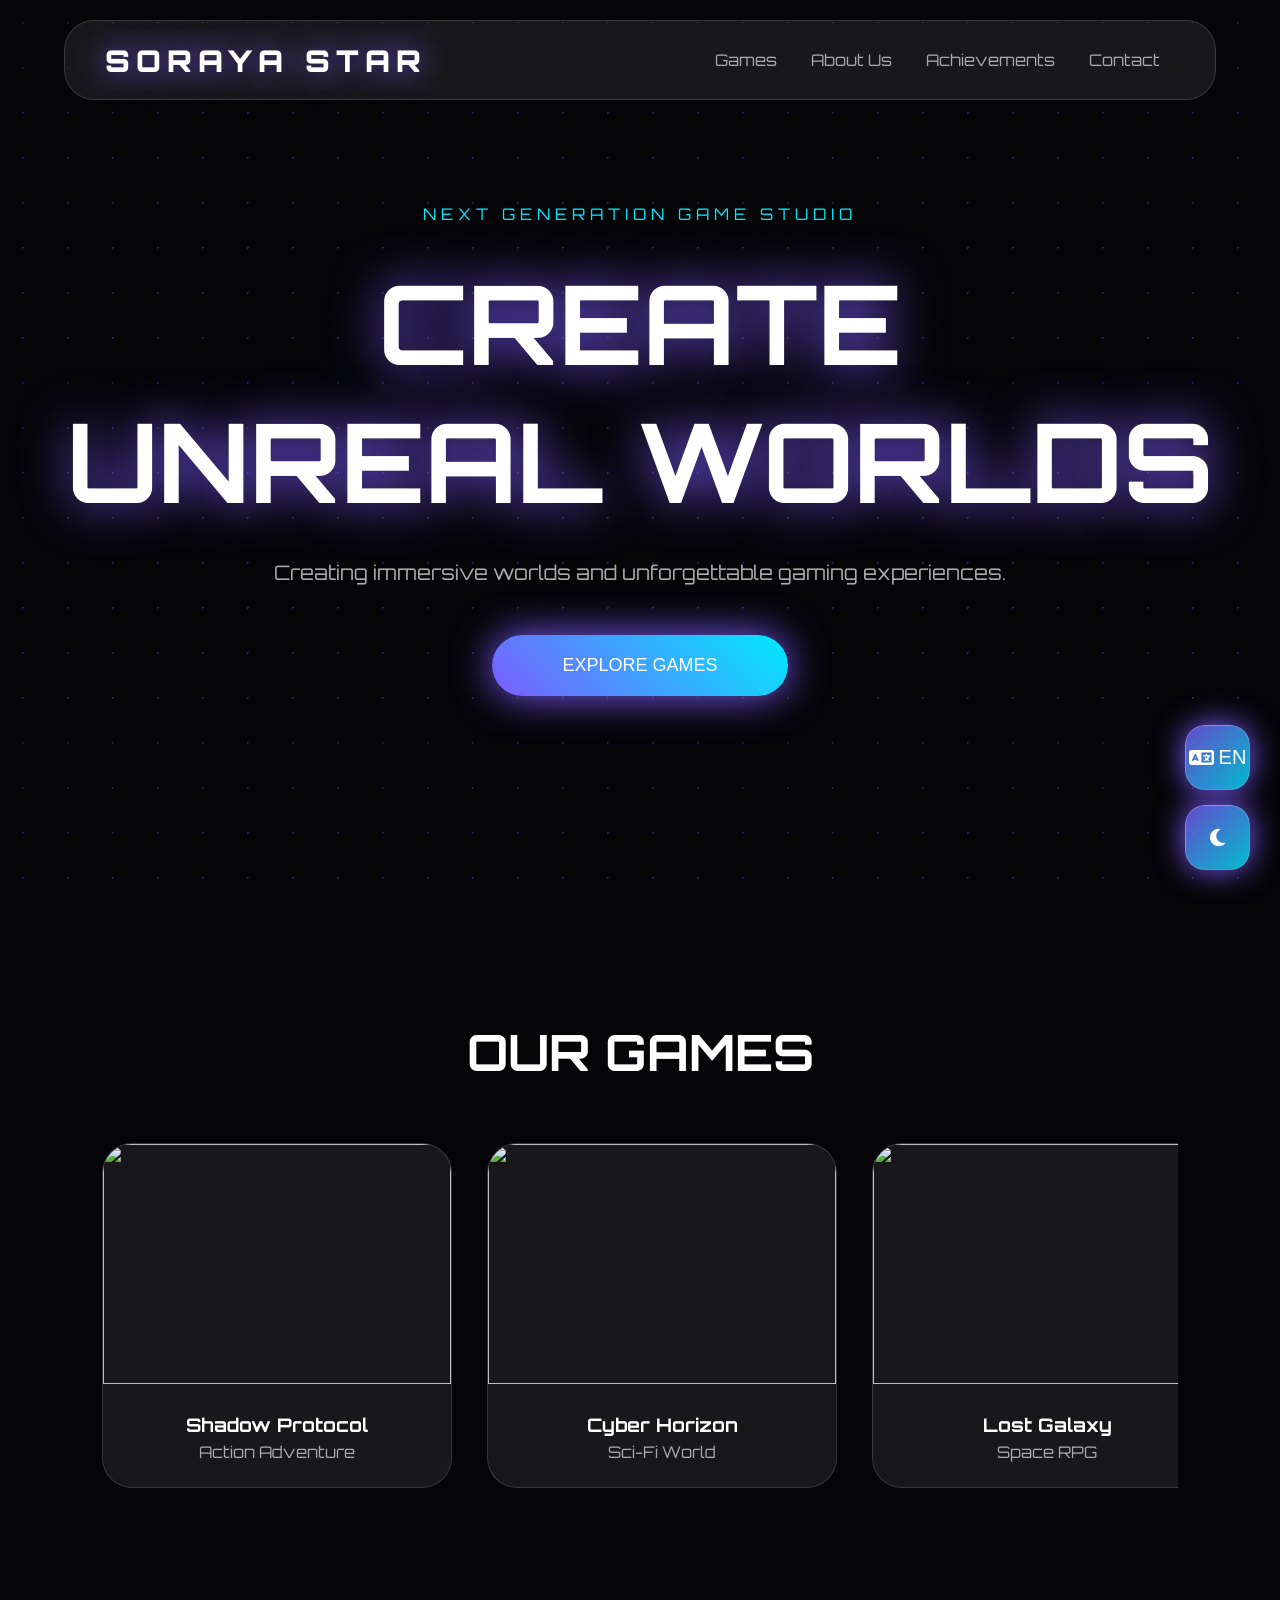
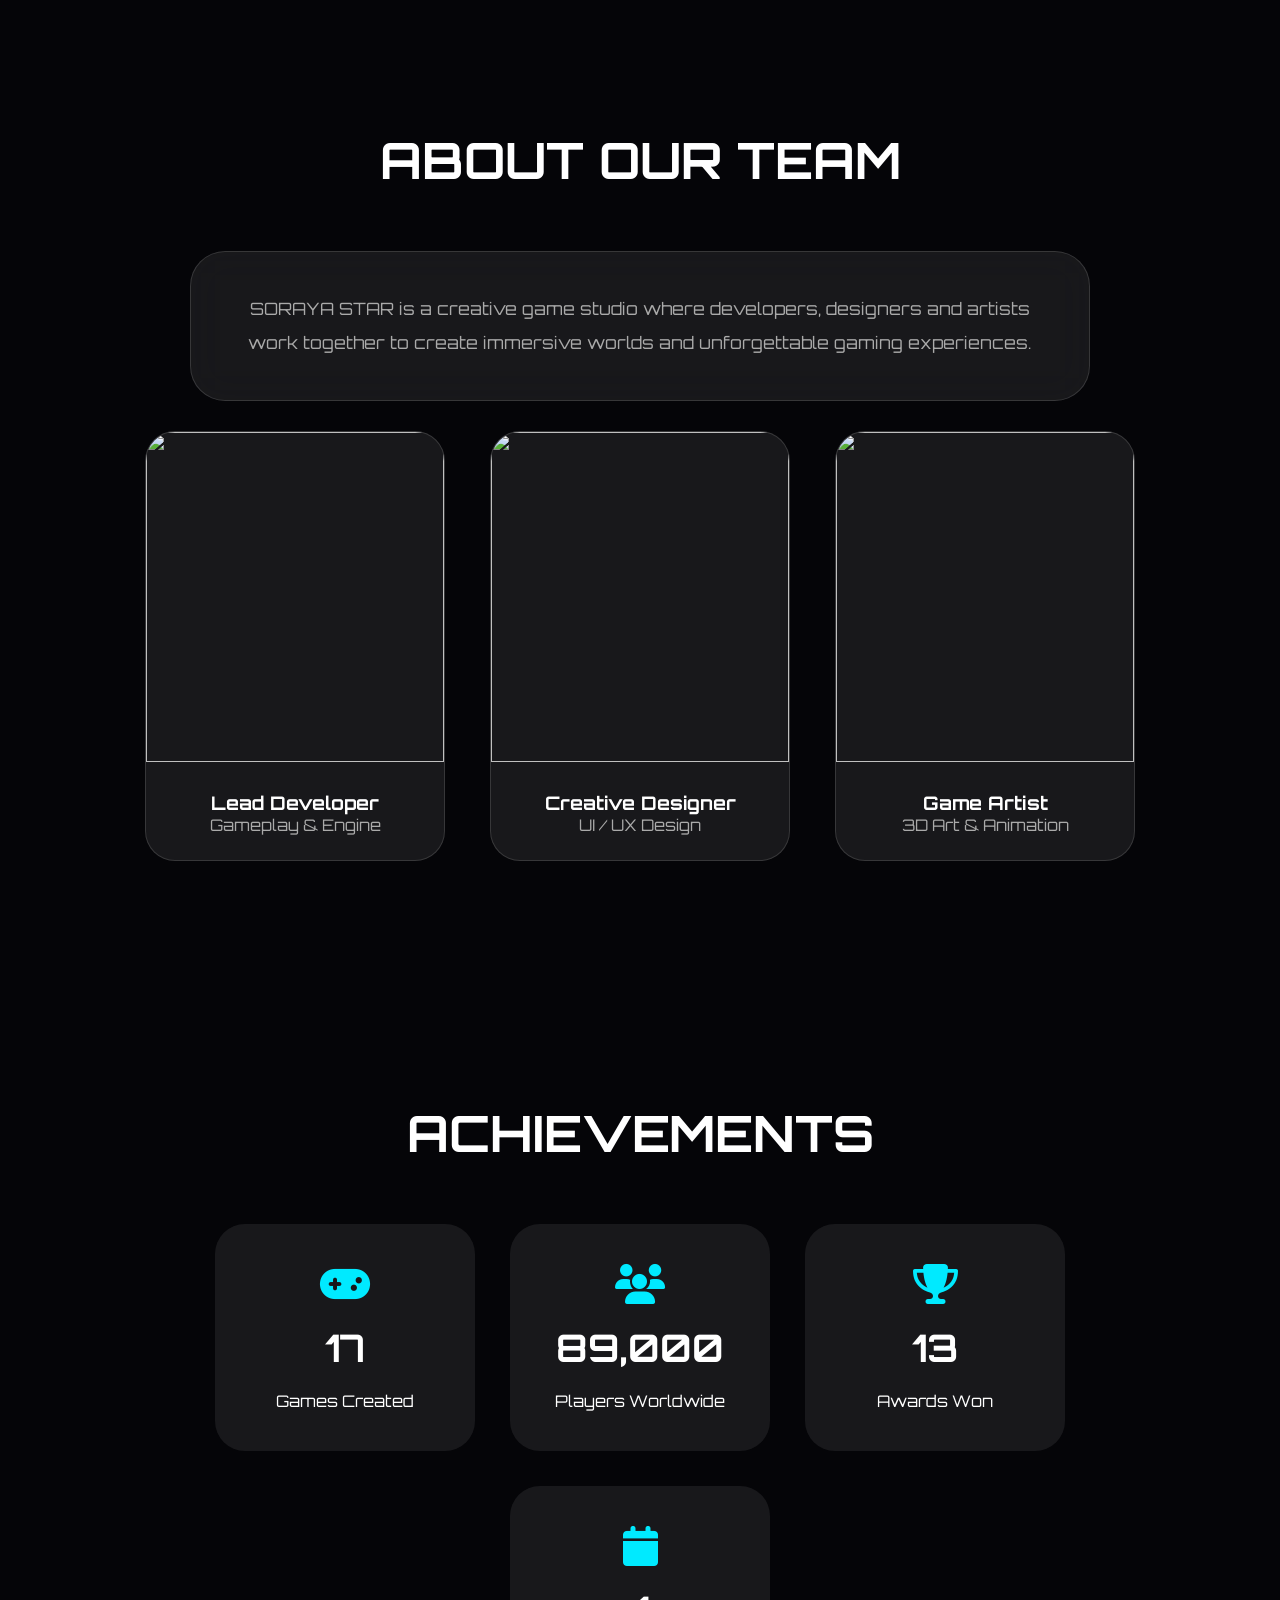
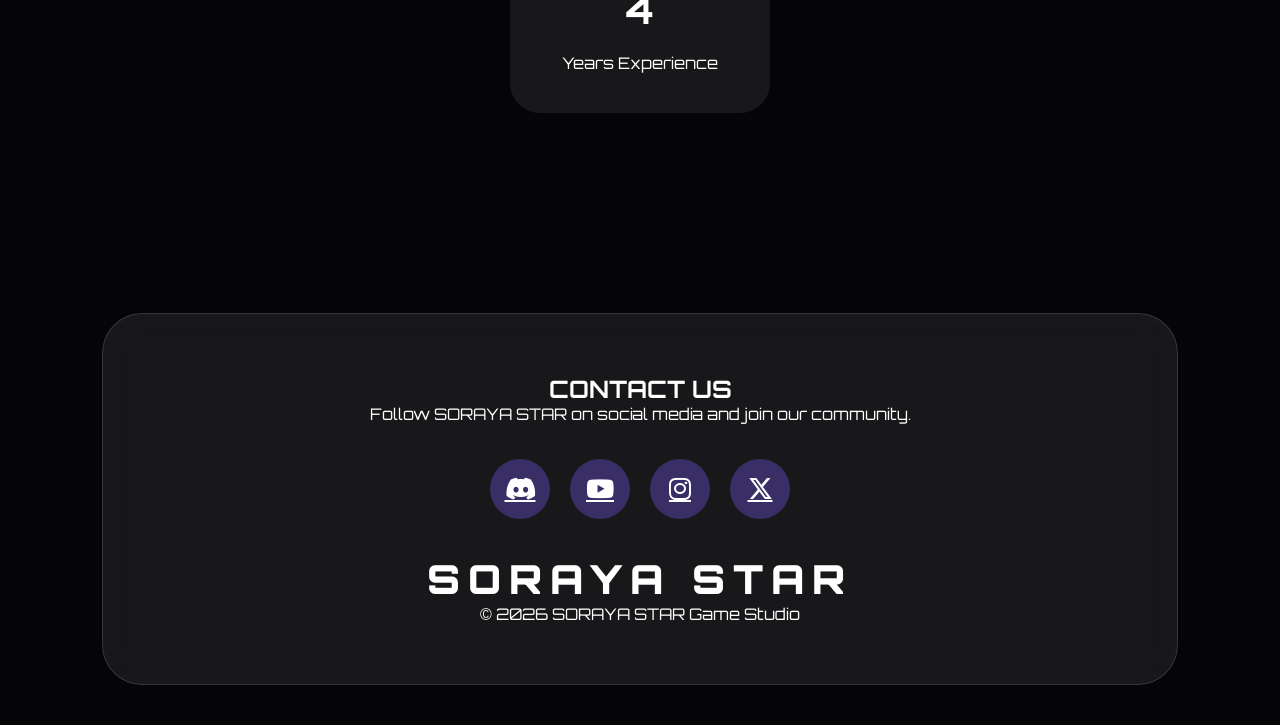
==== index.html @ c92fb491 "Add files via upload" ====
<!DOCTYPE html>
<html lang="en">

<head>

<meta charset="UTF-8">
<meta name="viewport" content="width=device-width, initial-scale=1.0">

<title>SORAYA STAR | Game Studio</title>

<link rel="stylesheet" href="style.css">

<link rel="stylesheet" href="https://cdnjs.cloudflare.com/ajax/libs/font-awesome/6.5.2/css/all.min.css">

<link href="https://fonts.googleapis.com/css2?family=Orbitron:wght@400;600;800;900&display=swap" rel="stylesheet">

</head>


<body>


<div class="particles"></div>


<header class="navbar">


<div class="logo">
SORAYA STAR
</div>



<nav>

<a href="#games"
data-en="Games"
data-fa="بازی‌ها">
Games
</a>


<a href="#about"
data-en="About Us"
data-fa="درباره ما">
About Us
</a>


<a href="#achievements"
data-en="Achievements"
data-fa="دستاوردها">
Achievements
</a>


<a href="#contact"
data-en="Contact"
data-fa="ارتباط">
Contact
</a>


</nav>



<div class="menu-btn">
☰
</div>


</header>





<div class="floating-buttons">


<button id="lang-btn" class="control-btn">

<i class="fa-solid fa-language"></i>

<span>
EN
</span>

</button>




<button id="theme-btn" class="control-btn">

<i class="fa-solid fa-moon"></i>

</button>


</div>





<section class="hero">


<video autoplay muted loop>

<source src="assets/background.mp4">

</video>



<div class="hero-glow"></div>



<div class="hero-content">


<span data-en="NEXT GENERATION GAME STUDIO"
data-fa="استودیوی بازی‌سازی نسل جدید">

NEXT GENERATION GAME STUDIO

</span>




<h1>

CREATE

<br>

UNREAL WORLDS

</h1>




<p data-en="Creating immersive worlds and unforgettable gaming experiences."
data-fa="ساخت دنیاهای جذاب و تجربه‌های فراموش‌نشدنی بازی.">

Creating immersive worlds and unforgettable gaming experiences.

</p>




<button class="main-btn"

data-en="EXPLORE GAMES"

data-fa="مشاهده بازی‌ها">

EXPLORE GAMES

</button>



</div>


</section>





<section id="games" class="section">


<h2 data-en="OUR GAMES"
data-fa="بازی‌های ما">

OUR GAMES

</h2>



<div class="game-slider">


<div class="game-track">


<div class="game-card">
<img src="assets/game1.jpg">

<h3 data-en="Shadow Protocol"
data-fa="پروتکل سایه">

Shadow Protocol

</h3>

<p data-en="Action Adventure"
data-fa="ماجراجویی اکشن">

Action Adventure

</p>

</div>



<div class="game-card ">

<img src="assets/game2.jpg">

<h3 data-en="Cyber Horizon"
data-fa="افق سایبری">

Cyber Horizon

</h3>

<p data-en="Sci-Fi World"
data-fa="دنیای علمی تخیلی">

Sci-Fi World

</p>

</div>


<div class="game-card">

<img src="assets/game3.jpg">

<h3 data-en="Lost Galaxy"
data-fa="کهکشان گمشده">

Lost Galaxy

</h3>

<p data-en="Space RPG"
data-fa="نقش‌آفرینی فضایی">

Space RPG

</p>

</div>

<!--
<div class="game-card hidden">

<img src="assets/game4.jpg">

<h3 data-en="Neon Warriors"
data-fa="جنگجویان نئون">

Neon Warriors

</h3>

<p data-en="Cyber Action"
data-fa="اکشن سایبری">

Cyber Action

</p>

</div>


<div class="game-card hidden">

<img src="assets/game5.jpg">

<h3 data-en="Dark Universe"
data-fa="جهان تاریک">

Dark Universe

</h3>

<p data-en="Fantasy"
data-fa="فانتزی">

Fantasy

</p>

</div>



<div class="game-card hidden">

<img src="assets/game6.jpg">

<h3 data-en="Final Frontier"
data-fa="مرز نهایی">

Final Frontier

</h3>

<p data-en="Open World"
data-fa="جهان باز">

Open World

</p>

</div>
-->

</div>

</div>


</section>



<section id="about" class="section about-team">


<h2 data-en="ABOUT OUR TEAM"
data-fa="درباره تیم ما">

ABOUT OUR TEAM

</h2>



<div class="about-box">


<p data-en="SORAYA STAR is a creative game studio where developers, designers and artists work together to create immersive worlds and unforgettable gaming experiences."

data-fa="SORAYA STAR یک استودیوی خلاق بازی‌سازی است که برنامه‌نویسان، طراحان و هنرمندان برای ساخت دنیاهای جذاب و تجربه‌های فراموش‌نشدنی همکاری می‌کنند.">


SORAYA STAR is a creative game studio where developers, designers and artists work together to create immersive worlds and unforgettable gaming experiences.

</p>


</div>
<div class="team-grid">


<div class="team-card">

<img src="assets/team1.jpg">

<div class="team-info">

<h3 data-en="Lead Developer"
data-fa="برنامه‌نویس ارشد">

Lead Developer

</h3>

<p data-en="Gameplay & Engine"
data-fa="گیم‌پلی و موتور بازی">

Gameplay & Engine

</p>

</div>

</div>




<div class="team-card">

<img src="assets/team2.jpg">

<div class="team-info">

<h3 data-en="Creative Designer"
data-fa="طراح خلاق">

Creative Designer

</h3>

<p data-en="UI / UX Design"
data-fa="طراحی رابط کاربری">

UI / UX Design

</p>

</div>

</div>




<div class="team-card">

<img src="assets/team3.jpg">

<div class="team-info">

<h3 data-en="Game Artist"
data-fa="هنرمند بازی">

Game Artist

</h3>

<p data-en="3D Art & Animation"
data-fa="طراحی سه‌بعدی و انیمیشن">

3D Art & Animation

</p>

</div>

</div>


</div>


</section>





<section id="achievements" class="section">


<h2 data-en="ACHIEVEMENTS"
data-fa="دستاوردها">

ACHIEVEMENTS

</h2>



<div class="achievement-grid">



<div class="achievement">

<i class="fa-solid fa-gamepad"></i>

<h3 class="counter">
20
</h3>

<p data-en="Games Created"
data-fa="بازی ساخته شده">

Games Created

</p>

</div>



<div class="achievement">

<i class="fa-solid fa-users"></i>

<h3 class="counter">
100000
</h3>

<p data-en="Players Worldwide"
data-fa="بازیکن در سراسر جهان">

Players Worldwide

</p>

</div>



<div class="achievement">

<i class="fa-solid fa-trophy"></i>

<h3 class="counter">
15
</h3>

<p data-en="Awards Won"
data-fa="جایزه کسب شده">

Awards Won

</p>

</div>



<div class="achievement">

<i class="fa-solid fa-calendar"></i>

<h3 class="counter">
5
</h3>

<p data-en="Years Experience"
data-fa="سال تجربه">

Years Experience

</p>

</div>



</div>


</section>





<footer id="contact" class="footer">


<h2 data-en="CONTACT US"
data-fa="ارتباط با ما">

CONTACT US

</h2>



<p data-en="Follow SORAYA STAR on social media and join our community."

data-fa="SORAYA STAR را در شبکه‌های اجتماعی دنبال کنید و به جامعه ما بپیوندید.">


Follow SORAYA STAR on social media and join our community.

</p>




<div class="footer-socials">


<a href="#">
<i class="fa-brands fa-discord"></i>
</a>


<a href="#">
<i class="fa-brands fa-youtube"></i>
</a>


<a href="#">
<i class="fa-brands fa-instagram"></i>
</a>


<a href="#">
<i class="fa-brands fa-x-twitter"></i>
</a>


</div>




<div class="footer-line"></div>



<div class="footer-logo">

SORAYA STAR

</div>



<p>

© 2026 SORAYA STAR Game Studio

</p>



</footer>





<script src="script.js"></script>


</body>

</html>
---- style.css ----
*{
    margin:0;
    padding:0;
    box-sizing:border-box;
}


:root{

    --bg:#050508;
    --text:#ffffff;
    --card:rgba(255,255,255,.08);
    --purple:#7c5cff;
    --cyan:#00eaff;

}



body{

    background:var(--bg);

    color:var(--text);

    font-family:'Orbitron',sans-serif;

    overflow-x:hidden;

    transition:.5s;

}



html{

    scroll-behavior:smooth;

}



body,
body *{

    direction:ltr;

}




/* BACKGROUND */

.particles{

    position:fixed;

    inset:0;

    z-index:-1;


    background:

    radial-gradient(circle,#7c5cff55 1px,transparent 1px);


    background-size:45px 45px;


    animation:bgMove 20s linear infinite;

}



@keyframes bgMove{

    from{
        background-position:0 0;
    }

    to{
        background-position:500px 500px;
    }

}





/* NAVBAR */


.navbar{

    position:fixed;

    top:20px;

    left:5%;

    width:90%;


    height:80px;


    display:flex;

    align-items:center;

    justify-content:space-between;



    padding:0 40px;


    background:

    rgba(255,255,255,.08);


    border:

    1px solid rgba(255,255,255,.15);


    backdrop-filter:blur(20px);


    border-radius:30px;


    z-index:1000;


}



.logo{


    font-size:30px;

    font-weight:900;

    letter-spacing:6px;


    text-shadow:

    0 0 30px var(--purple);

}





nav a{


    color:#aaa;

    text-decoration:none;


    margin:15px;


    transition:.3s;


}



nav a:hover{


    color:white;


}



/* MOBILE BUTTON */

.menu-btn{

    display:none;

    font-size:35px;

    cursor:pointer;

    color:white;

}





/* CONTROL BUTTONS */


.floating-buttons{


    position:fixed;


    right:30px;


    bottom:30px;


    display:flex;


    flex-direction:column;


    gap:15px;


    z-index:2000;


}



.control-btn{


    width:65px;


    height:65px;



    border-radius:20px;


    border:1px solid rgba(255,255,255,.2);


    color:white;



    background:

    linear-gradient(

    135deg,

    rgba(124,92,255,.8),

    rgba(0,234,255,.8)

    );



    box-shadow:

    0 0 30px var(--purple);



    cursor:pointer;


    display:flex;


    justify-content:center;


    align-items:center;


    gap:5px;


    font-size:20px;


    transition:.4s;


}



.control-btn:hover{


    transform:

    translateY(-8px)

    scale(1.1);



    box-shadow:

    0 0 60px var(--cyan);


}
 /* HERO */


.hero{

    height:100vh;


    display:flex;


    justify-content:center;


    align-items:center;


    text-align:center;


    position:relative;


}



.hero video{


    position:absolute;


    width:100%;


    height:100%;


    object-fit:cover;


    filter:brightness(.35);


}



.hero-content{


    position:relative;

    z-index:2;

}



.hero span{


    color:var(--cyan);

    letter-spacing:5px;


}




.hero h1{


    font-size:110px;


    margin:30px 0;


    text-shadow:


    0 0 50px var(--purple);


}




.hero p{


    color:#aaa;

    font-size:20px;


}





/* BUTTON */


.main-btn{


    margin-top:50px;


    padding:20px 70px;


    border:none;


    border-radius:50px;



    color:white;


    font-size:18px;


    cursor:pointer;



    background:


    linear-gradient(

    45deg,

    var(--purple),

    var(--cyan)

    );



    box-shadow:


    0 0 40px var(--purple);



    transition:.4s;


}



.main-btn:hover{


    transform:

    scale(1.1)

    translateY(-8px);



    box-shadow:

    0 0 70px var(--cyan);


}





/* SECTIONS */


.section{


    padding:120px 8%;


    text-align:center;


}



.section h2{


    font-size:50px;


    margin-bottom:60px;


}





/* GAMES */

.game-slider{

    overflow:hidden;

    cursor:grab;

}


.game-slider:active{

    cursor:grabbing;

}



.game-track{

    display:flex;

    gap:35px;

    width:max-content;

    animation:slider 35s linear infinite;

}



.game-slider:hover .game-track{

    animation-play-state:paused;

}


.game-slider:hover .game-track{


    animation-play-state:paused;


}



.game-card{


    width:350px;


    background:var(--card);


    border-radius:30px;


    overflow:hidden;


    border:1px solid #ffffff22;


    transition:.5s;


}



.game-card:hover{


    box-shadow:

    0 0 50px var(--purple);


}



.game-card img{


    width:100%;


    height:240px;


    object-fit:cover;


}



.game-card h3{


    padding:25px 20px 5px;


}



.game-card p{


    padding:0 20px 25px;

    color:#aaa;


}



@keyframes slider{


    from{

        transform:translateX(0);

    }


    to{

        transform:translateX(-50%);

    }


}





/* ABOUT */


.about-box{


    max-width:900px;


    margin:30px auto;


    padding:40px;


    border-radius:35px;



    background:var(--card);



    border:1px solid #ffffff22;


    backdrop-filter:blur(20px);


}



.about-box p{


    color:#aaa;


    line-height:2;


    font-size:17px;


}





/* TEAM */


.team-grid{


    display:flex;


    justify-content:center;


    gap:45px;


    flex-wrap:wrap;


}



.team-card{


    width:300px;


    overflow:hidden;


    border-radius:30px;


    background:var(--card);


    border:1px solid #ffffff22;


    transition:.5s;


}



.team-card img{


    width:100%;


    height:330px;


    object-fit:cover;


    transition:.5s;


}



.team-card:hover{


    transform:


    translateY(-20px)

    scale(1.05);



    box-shadow:


    0 0 50px var(--purple);


}



.team-info{


    padding:25px;


}



.team-info p{


    color:#aaa;


} 
 
/* ACHIEVEMENTS */


.achievement-grid{


    display:flex;


    justify-content:center;


    gap:35px;


    flex-wrap:wrap;


}



.achievement{


    width:260px;


    padding:40px;


    border-radius:30px;


    background:var(--card);


    transition:.4s;


}



.achievement:hover{


    transform:translateY(-15px);


    box-shadow:


    0 0 40px var(--cyan);


}



.achievement i{


    color:var(--cyan);


    font-size:40px;


}



.achievement h3{

    font-size:38px;

    margin:20px 0;

    overflow-wrap:break-word;

    word-break:break-word;

}





/* FOOTER */


.footer{


    margin:80px 8% 40px;


    padding:60px 30px;


    text-align:center;


    border-radius:40px;


    background:var(--card);


    border:1px solid #ffffff22;


    backdrop-filter:blur(20px);


}



.footer-socials{


    display:flex;


    justify-content:center;


    gap:20px;


    margin:35px 0;


}



.footer-socials a{


    width:60px;


    height:60px;


    display:flex;


    align-items:center;


    justify-content:center;


    border-radius:50%;


    color:white;


    font-size:25px;


    background:#7c5cff55;


    transition:.3s;


}



.footer-socials a:hover{


    transform:translateY(-10px);


    box-shadow:


    0 0 40px var(--cyan);


}



.footer-logo{


    font-size:40px;


    letter-spacing:8px;


    font-weight:900;


}







/* LIGHT MODE */


body.light{


    --bg:#eeeeee;

    --text:#111;

    --card:rgba(255,255,255,.7);


}



body.light .control-btn{


    color:#111;


}







/* MOBILE MENU */


@media(max-width:900px){



.hero h1{


    font-size:55px;


}



.menu-btn{


    display:block;


}



.navbar{


    padding:0 25px;


}



nav{


    position:absolute;


    top:90px;


    left:0;


    width:100%;


    display:none;


    flex-direction:column;


    align-items:center;


    padding:25px;



    background:

    rgba(10,10,20,.92);



    border-radius:25px;


    backdrop-filter:blur(20px);


}



nav.active{


    display:flex;


}



nav a{


    margin:15px;


    font-size:18px;


}



.game-card{


    width:280px;


}



.logo{


    font-size:22px;

    letter-spacing:3px;

}


}




/* DESKTOP */


@media(min-width:901px){


.menu-btn{

    display:none;

}


}
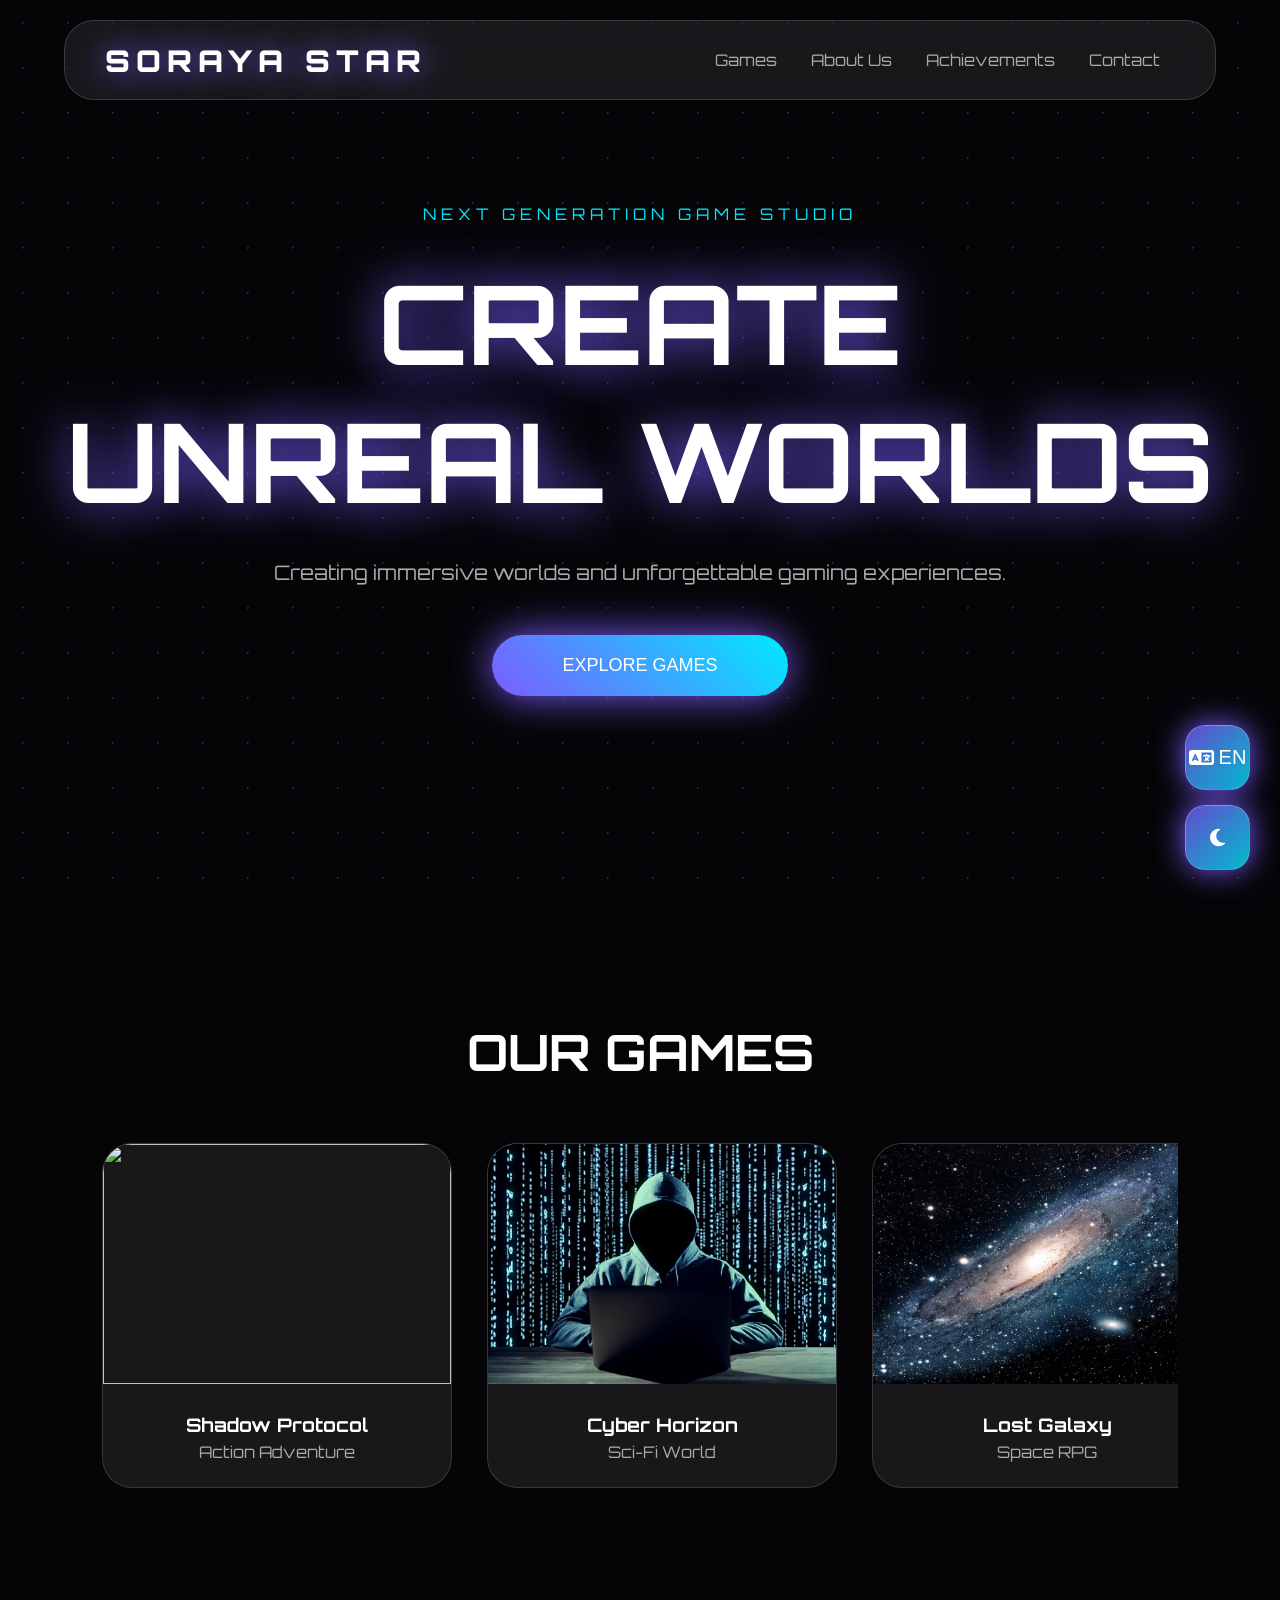
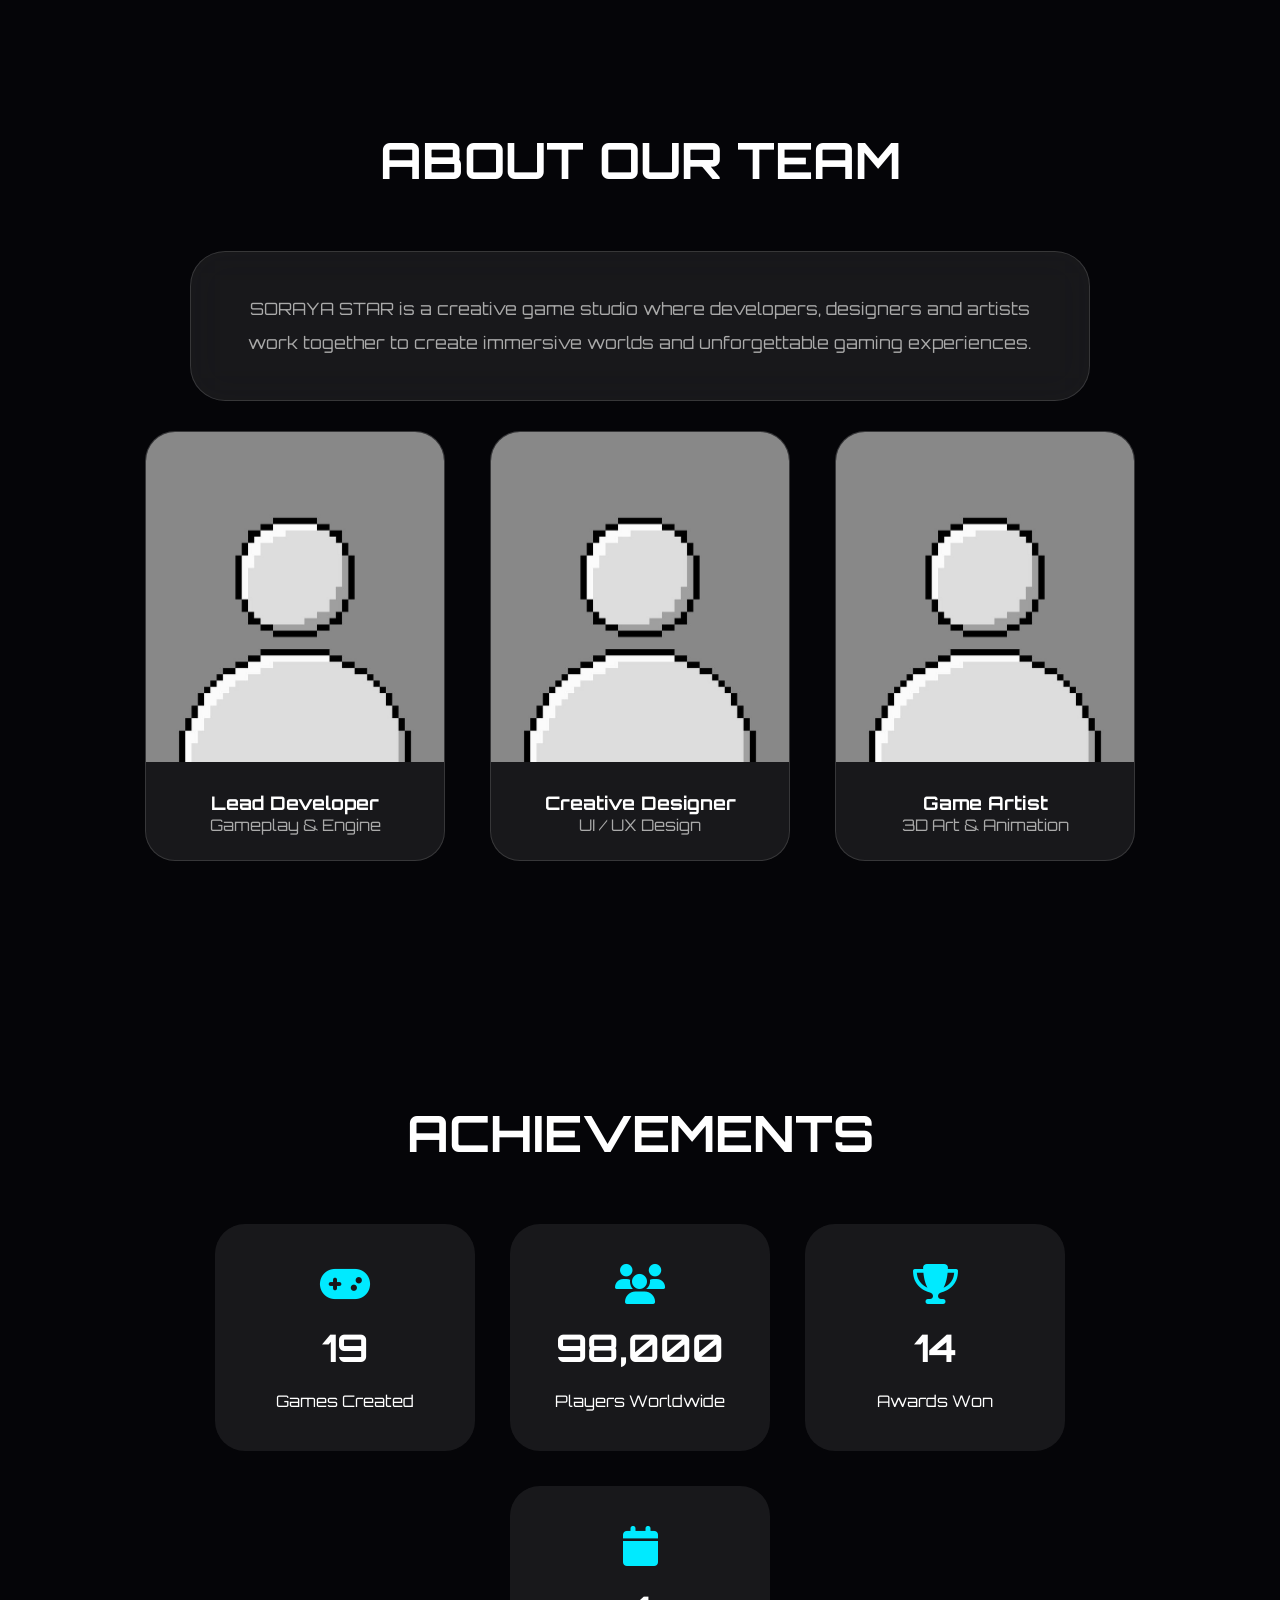
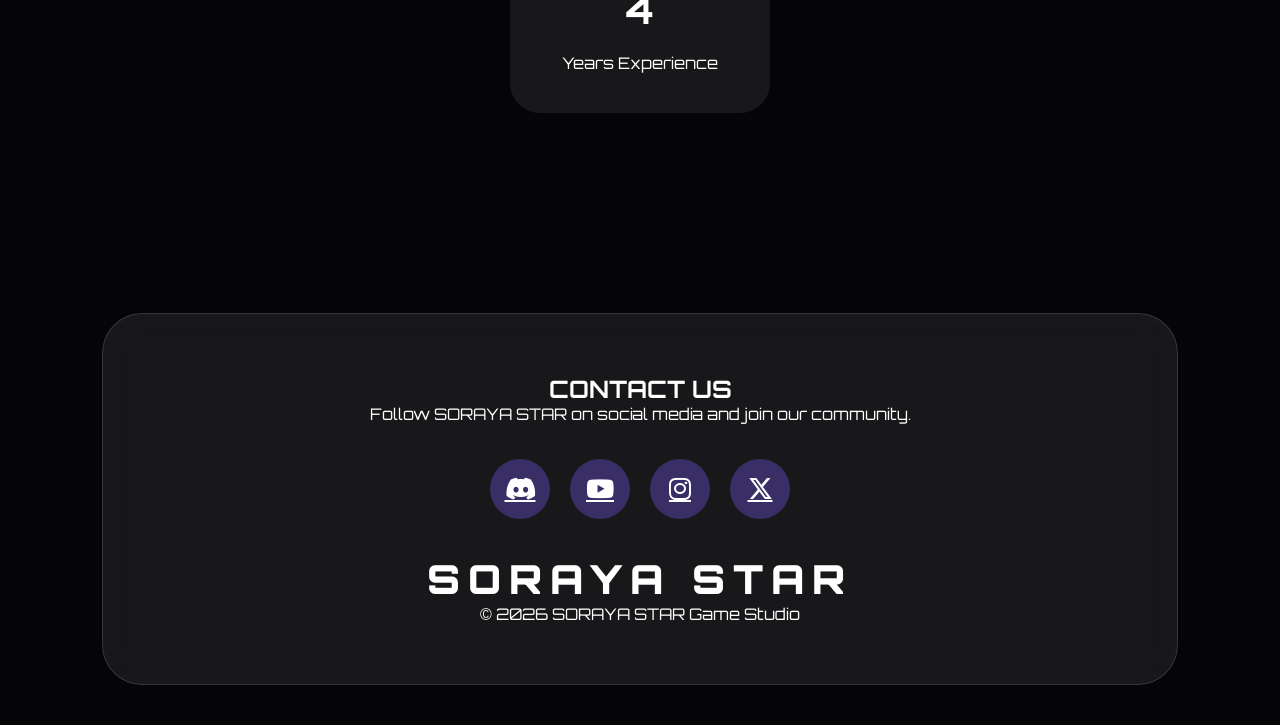
==== commit 3fef7012: "index.html" ====
--- a/index.html
+++ b/index.html
@@ -111,7 +111,7 @@
 
 <video autoplay muted loop>
 
-<source src="assets/background.mp4">
+<source src="background.mp4">
 
 </video>
 
@@ -219,7 +219,7 @@
 
 <div class="game-card ">
 
-<img src="assets/game2.jpg">
+<img src="game2.jpg">
 
 <h3 data-en="Cyber Horizon"
 data-fa="افق سایبری">
@@ -240,7 +240,7 @@
 
 <div class="game-card">
 
-<img src="assets/game3.jpg">
+<img src="game3.jpg">
 
 <h3 data-en="Lost Galaxy"
 data-fa="کهکشان گمشده">
@@ -363,7 +363,7 @@
 
 <div class="team-card">
 
-<img src="assets/team1.jpg">
+<img src="team1.jpg">
 
 <div class="team-info">
 
@@ -390,7 +390,7 @@
 
 <div class="team-card">
 
-<img src="assets/team2.jpg">
+<img src="team2.jpg">
 
 <div class="team-info">
 
@@ -417,7 +417,7 @@
 
 <div class="team-card">
 
-<img src="assets/team3.jpg">
+<img src="team3.jpg">
 
 <div class="team-info">
 
@@ -633,4 +633,4 @@
 
 </body>
 
-</html>+</html>
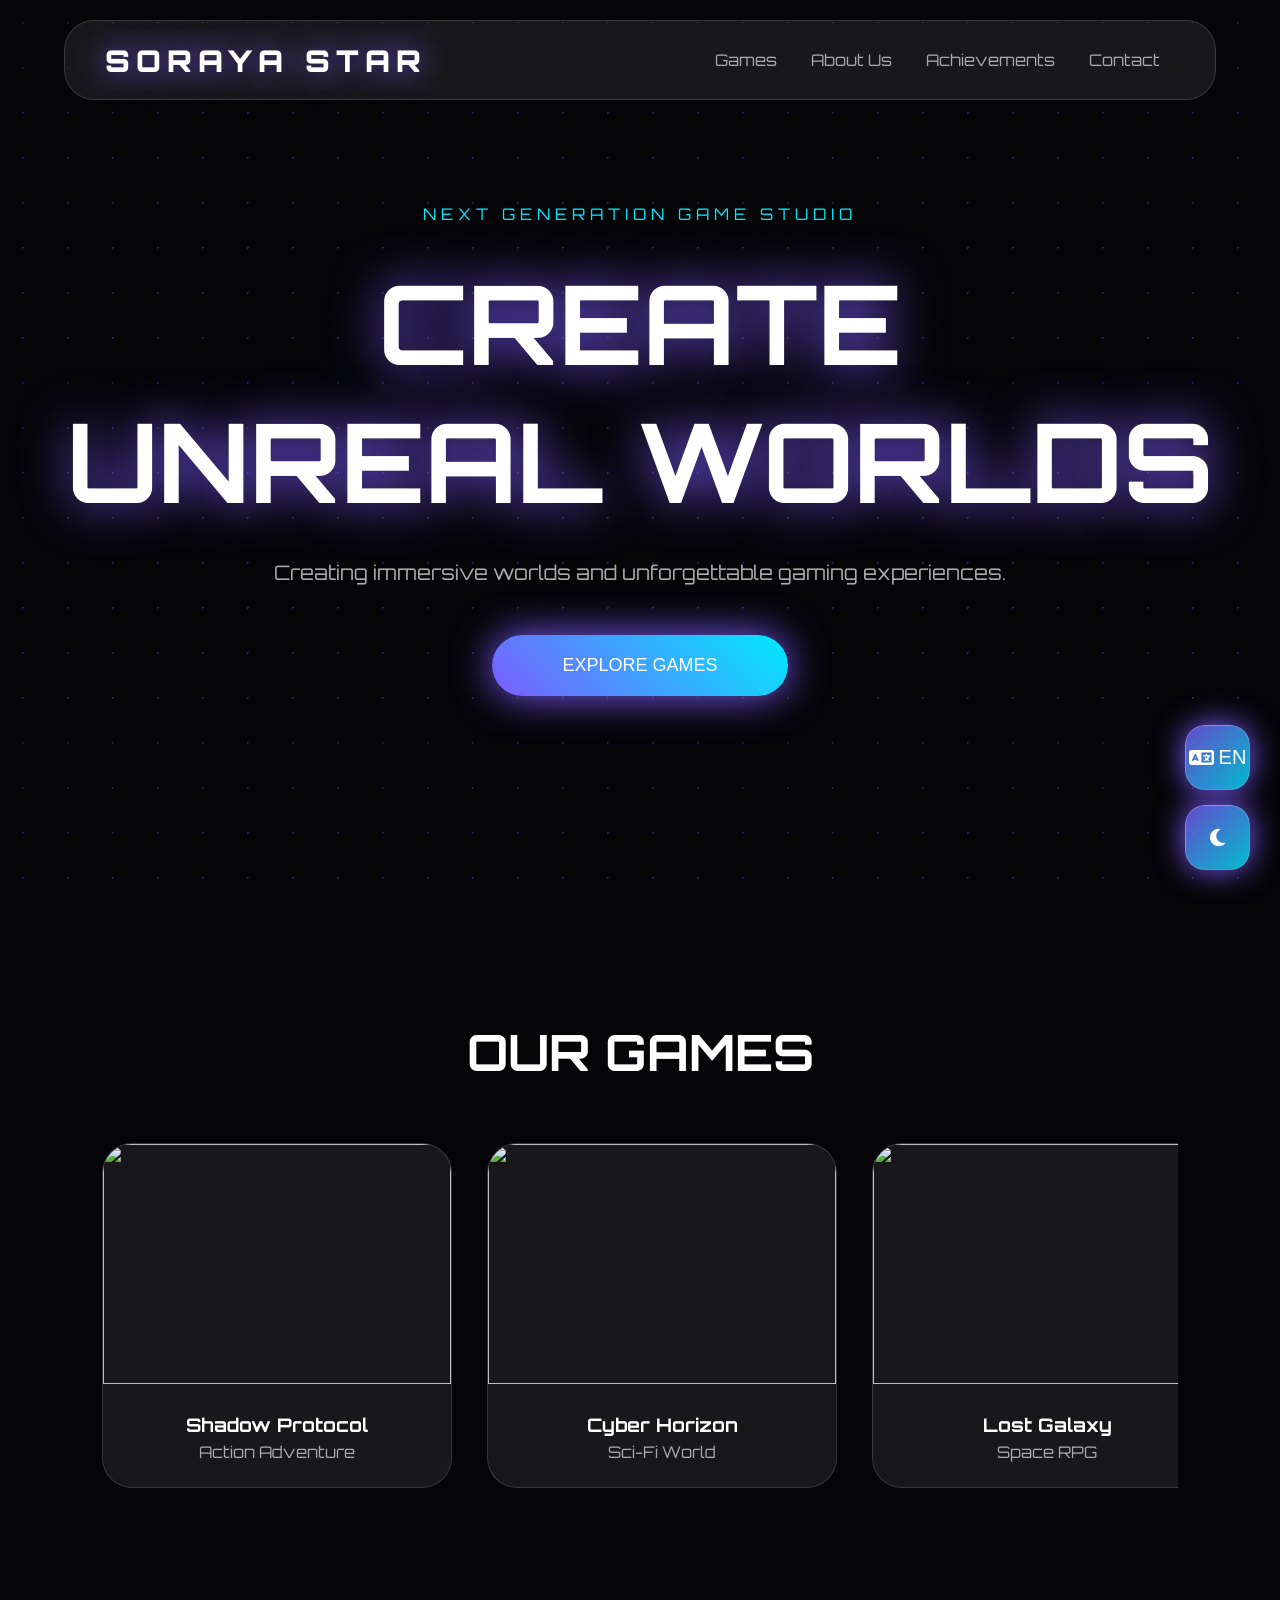
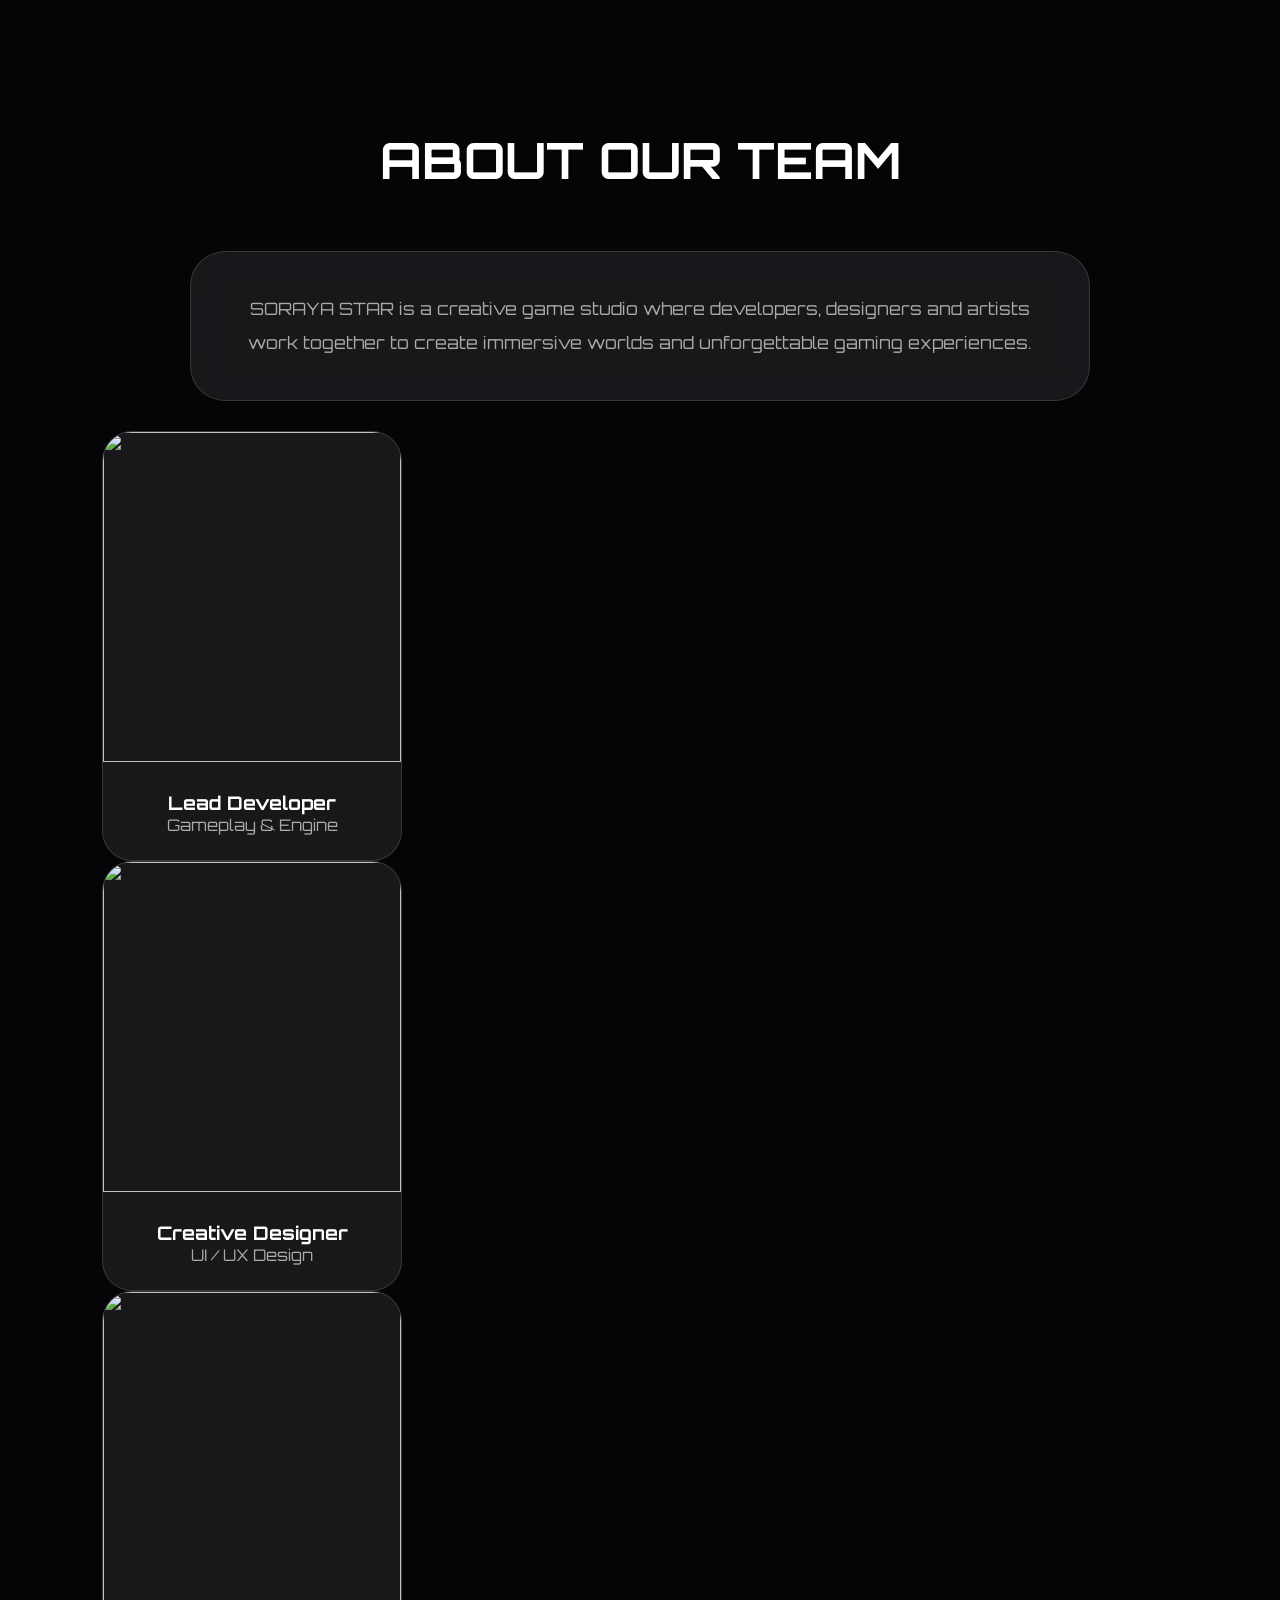
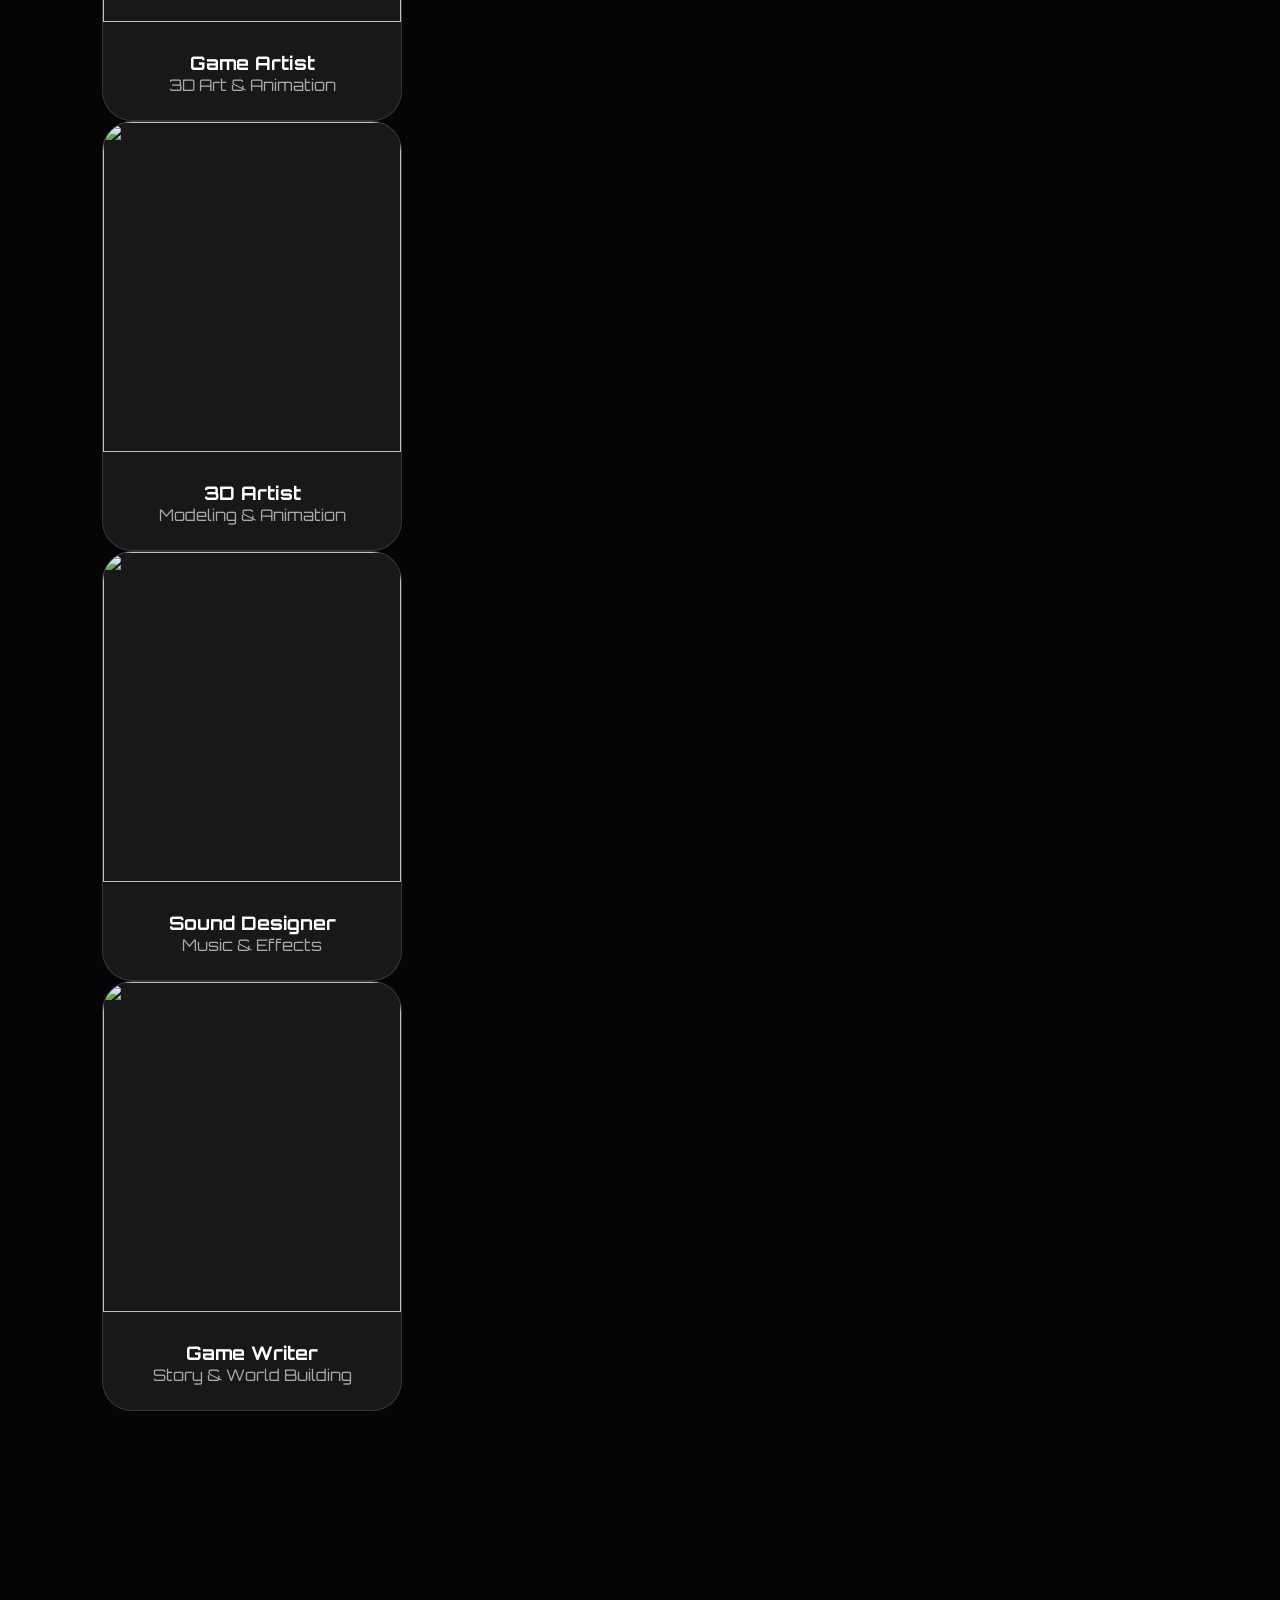
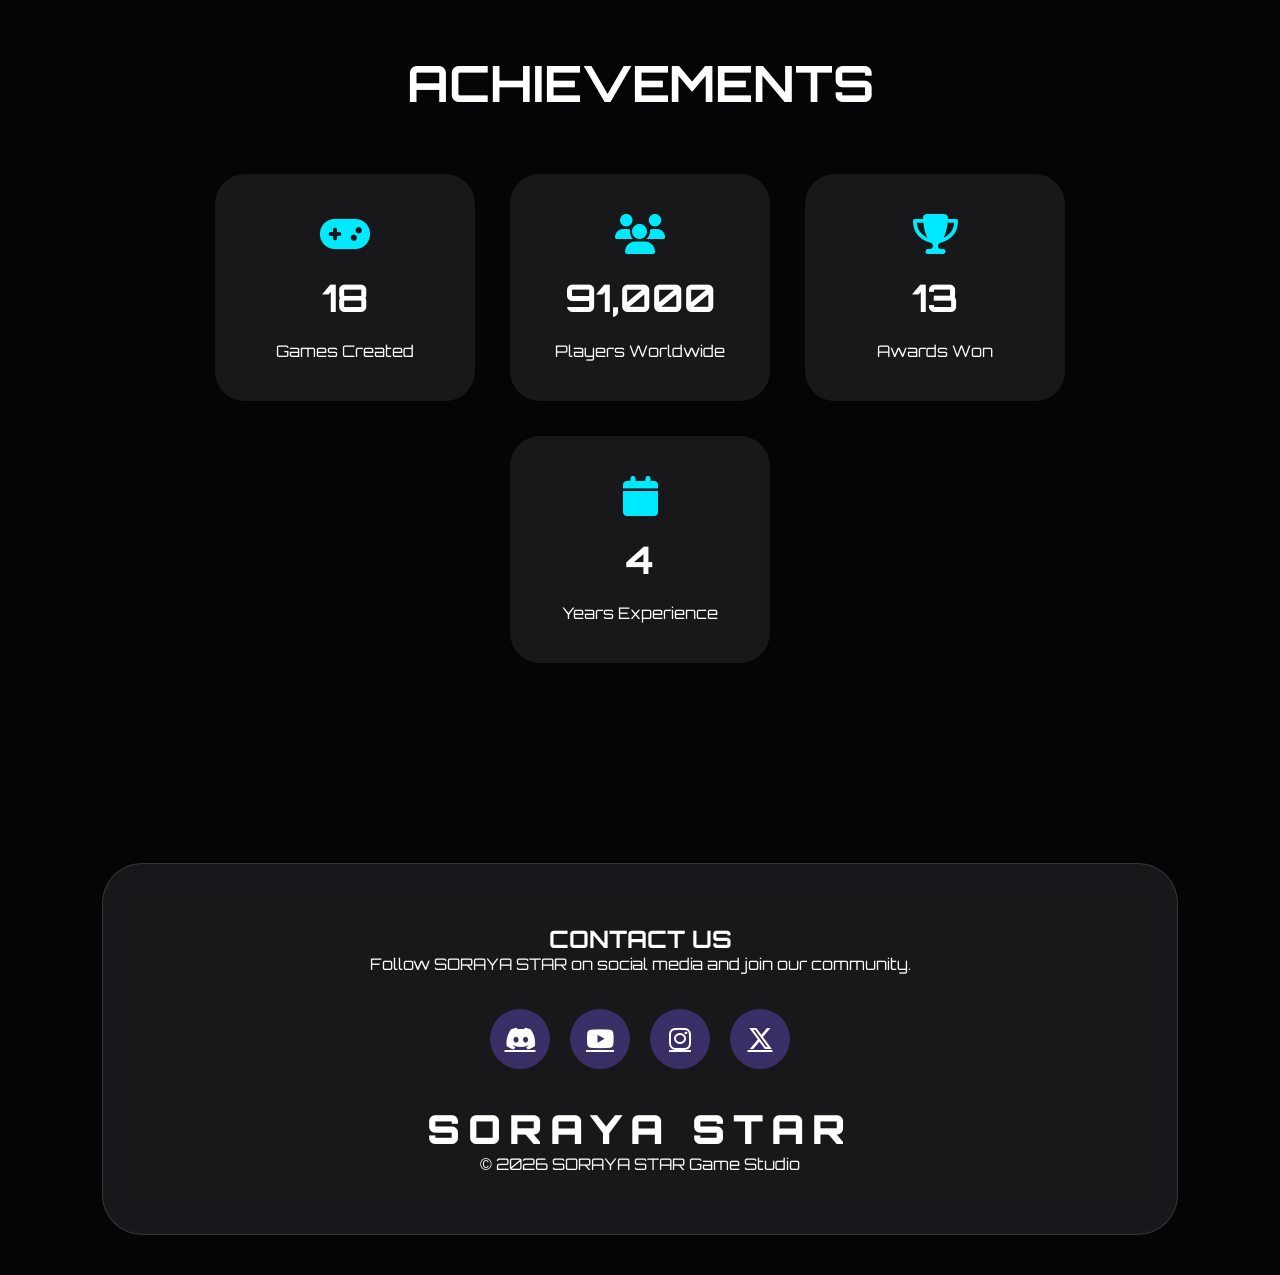
==== commit 23ee7da2: "index.html" ====
--- a/index.html
+++ b/index.html
@@ -4,15 +4,23 @@
 <head>
 
 <meta charset="UTF-8">
+
 <meta name="viewport" content="width=device-width, initial-scale=1.0">
 
+
 <title>SORAYA STAR | Game Studio</title>
 
+
 <link rel="stylesheet" href="style.css">
 
-<link rel="stylesheet" href="https://cdnjs.cloudflare.com/ajax/libs/font-awesome/6.5.2/css/all.min.css">
-
-<link href="https://fonts.googleapis.com/css2?family=Orbitron:wght@400;600;800;900&display=swap" rel="stylesheet">
+
+<link rel="stylesheet"
+href="https://cdnjs.cloudflare.com/ajax/libs/font-awesome/6.5.2/css/all.min.css">
+
+
+<link href="https://fonts.googleapis.com/css2?family=Orbitron:wght@400;600;800;900&display=swap"
+rel="stylesheet">
+
 
 </head>
 
@@ -23,42 +31,57 @@
 <div class="particles"></div>
 
 
+
 <header class="navbar">
 
 
 <div class="logo">
+
 SORAYA STAR
-</div>
-
-
-
-<nav>
+
+</div>
+
+
+
+<nav id="nav">
+
 
 <a href="#games"
 data-en="Games"
 data-fa="بازی‌ها">
+
 Games
+
 </a>
+
 
 
 <a href="#about"
 data-en="About Us"
 data-fa="درباره ما">
+
 About Us
+
 </a>
+
 
 
 <a href="#achievements"
 data-en="Achievements"
 data-fa="دستاوردها">
+
 Achievements
+
 </a>
+
 
 
 <a href="#contact"
 data-en="Contact"
 data-fa="ارتباط">
+
 Contact
+
 </a>
 
 
@@ -66,8 +89,10 @@
 
 
 
-<div class="menu-btn">
+<div class="menu-btn" id="menu-btn">
+
 ☰
+
 </div>
 
 
@@ -82,12 +107,17 @@
 
 <button id="lang-btn" class="control-btn">
 
+
 <i class="fa-solid fa-language"></i>
 
+
 <span>
+
 EN
+
 </span>
 
+
 </button>
 
 
@@ -95,8 +125,10 @@
 
 <button id="theme-btn" class="control-btn">
 
+
 <i class="fa-solid fa-moon"></i>
 
+
 </button>
 
 
@@ -109,22 +141,23 @@
 <section class="hero">
 
 
+
 <video autoplay muted loop>
 
-<source src="background.mp4">
+<source src="assets/background.mp4">
 
 </video>
 
 
 
-<div class="hero-glow"></div>
-
-
-
 <div class="hero-content">
 
 
-<span data-en="NEXT GENERATION GAME STUDIO"
+
+<span
+
+data-en="NEXT GENERATION GAME STUDIO"
+
 data-fa="استودیوی بازی‌سازی نسل جدید">
 
 NEXT GENERATION GAME STUDIO
@@ -147,7 +180,10 @@
 
 
 
-<p data-en="Creating immersive worlds and unforgettable gaming experiences."
+<p
+
+data-en="Creating immersive worlds and unforgettable gaming experiences."
+
 data-fa="ساخت دنیاهای جذاب و تجربه‌های فراموش‌نشدنی بازی.">
 
 Creating immersive worlds and unforgettable gaming experiences.
@@ -174,14 +210,13 @@
 
 </section>
 
-
-
-
-
 <section id="games" class="section">
 
 
-<h2 data-en="OUR GAMES"
+<h2
+
+data-en="OUR GAMES"
+
 data-fa="بازی‌های ما">
 
 OUR GAMES
@@ -190,140 +225,180 @@
 
 
 
+
 <div class="game-slider">
 
 
 <div class="game-track">
 
 
+
 <div class="game-card">
+
 <img src="assets/game1.jpg">
 
-<h3 data-en="Shadow Protocol"
+
+<h3
+
+data-en="Shadow Protocol"
+
 data-fa="پروتکل سایه">
 
 Shadow Protocol
 
 </h3>
 
-<p data-en="Action Adventure"
+
+<p
+
+data-en="Action Adventure"
+
 data-fa="ماجراجویی اکشن">
 
 Action Adventure
 
 </p>
 
-</div>
-
-
-
-<div class="game-card ">
-
-<img src="game2.jpg">
-
-<h3 data-en="Cyber Horizon"
+
+</div>
+
+
+
+
+
+<div class="game-card">
+
+<img src="assets/game2.jpg">
+
+
+<h3
+
+data-en="Cyber Horizon"
+
 data-fa="افق سایبری">
 
 Cyber Horizon
 
 </h3>
 
-<p data-en="Sci-Fi World"
+
+<p
+
+data-en="Sci-Fi World"
+
 data-fa="دنیای علمی تخیلی">
 
 Sci-Fi World
 
 </p>
 
-</div>
+
+</div>
+
+
+
 
 
 <div class="game-card">
 
-<img src="game3.jpg">
-
-<h3 data-en="Lost Galaxy"
+<img src="assets/game3.jpg">
+
+
+<h3
+
+data-en="Lost Galaxy"
+
 data-fa="کهکشان گمشده">
 
 Lost Galaxy
 
 </h3>
 
-<p data-en="Space RPG"
+
+<p
+
+data-en="Space RPG"
+
 data-fa="نقش‌آفرینی فضایی">
 
 Space RPG
 
 </p>
 
-</div>
-
-<!--
-<div class="game-card hidden">
+
+</div>
+
+
+
+
+
+<div class="game-card">
 
 <img src="assets/game4.jpg">
 
-<h3 data-en="Neon Warriors"
+
+<h3
+
+data-en="Neon Warriors"
+
 data-fa="جنگجویان نئون">
 
 Neon Warriors
 
 </h3>
 
-<p data-en="Cyber Action"
+
+<p
+
+data-en="Cyber Action"
+
 data-fa="اکشن سایبری">
 
 Cyber Action
 
 </p>
 
-</div>
-
-
-<div class="game-card hidden">
+
+</div>
+
+
+
+
+
+<div class="game-card">
 
 <img src="assets/game5.jpg">
 
-<h3 data-en="Dark Universe"
+
+<h3
+
+data-en="Dark Universe"
+
 data-fa="جهان تاریک">
 
 Dark Universe
 
 </h3>
 
-<p data-en="Fantasy"
+
+<p
+
+data-en="Fantasy"
+
 data-fa="فانتزی">
 
 Fantasy
 
 </p>
 
-</div>
-
-
-
-<div class="game-card hidden">
-
-<img src="assets/game6.jpg">
-
-<h3 data-en="Final Frontier"
-data-fa="مرز نهایی">
-
-Final Frontier
-
-</h3>
-
-<p data-en="Open World"
-data-fa="جهان باز">
-
-Open World
-
-</p>
-
-</div>
--->
-
-</div>
+
+</div>
+
+
+
+
+</div>
+
 
 </div>
 
@@ -332,10 +407,17 @@
 
 
 
+
+
+
 <section id="about" class="section about-team">
 
 
-<h2 data-en="ABOUT OUR TEAM"
+
+<h2
+
+data-en="ABOUT OUR TEAM"
+
 data-fa="درباره تیم ما">
 
 ABOUT OUR TEAM
@@ -344,115 +426,286 @@
 
 
 
+
+
 <div class="about-box">
 
 
-<p data-en="SORAYA STAR is a creative game studio where developers, designers and artists work together to create immersive worlds and unforgettable gaming experiences."
+<p
+
+data-en="SORAYA STAR is a creative game studio where developers, designers and artists work together to create immersive worlds and unforgettable gaming experiences."
 
 data-fa="SORAYA STAR یک استودیوی خلاق بازی‌سازی است که برنامه‌نویسان، طراحان و هنرمندان برای ساخت دنیاهای جذاب و تجربه‌های فراموش‌نشدنی همکاری می‌کنند.">
 
-
 SORAYA STAR is a creative game studio where developers, designers and artists work together to create immersive worlds and unforgettable gaming experiences.
 
 </p>
 
 
 </div>
-<div class="team-grid">
+
+
+
+
+
+<div class="team-slider">
+
+
+<div class="team-track">
+
+
+
 
 
 <div class="team-card">
 
-<img src="team1.jpg">
+<img src="assets/team1.jpg">
+
 
 <div class="team-info">
 
-<h3 data-en="Lead Developer"
+
+<h3
+
+data-en="Lead Developer"
+
 data-fa="برنامه‌نویس ارشد">
 
 Lead Developer
 
 </h3>
 
-<p data-en="Gameplay & Engine"
+
+<p
+
+data-en="Gameplay & Engine"
+
 data-fa="گیم‌پلی و موتور بازی">
 
 Gameplay & Engine
 
 </p>
 
-</div>
-
-</div>
+
+</div>
+
+
+</div>
+
 
 
 
 
 <div class="team-card">
 
-<img src="team2.jpg">
+<img src="assets/team2.jpg">
+
 
 <div class="team-info">
 
-<h3 data-en="Creative Designer"
+
+<h3
+
+data-en="Creative Designer"
+
 data-fa="طراح خلاق">
 
 Creative Designer
 
 </h3>
 
-<p data-en="UI / UX Design"
+
+<p
+
+data-en="UI / UX Design"
+
 data-fa="طراحی رابط کاربری">
 
 UI / UX Design
 
 </p>
 
-</div>
-
-</div>
+
+</div>
+
+
+</div>
+
 
 
 
 
 <div class="team-card">
 
-<img src="team3.jpg">
+<img src="assets/team3.jpg">
+
 
 <div class="team-info">
 
-<h3 data-en="Game Artist"
+
+<h3
+
+data-en="Game Artist"
+
 data-fa="هنرمند بازی">
 
 Game Artist
 
 </h3>
 
-<p data-en="3D Art & Animation"
+
+<p
+
+data-en="3D Art & Animation"
+
 data-fa="طراحی سه‌بعدی و انیمیشن">
 
 3D Art & Animation
 
 </p>
 
-</div>
-
-</div>
-
-
-</div>
+
+</div>
+
+
+</div>
+
+
+
+
+
+<div class="team-card">
+
+<img src="assets/team4.jpg">
+
+
+<div class="team-info">
+
+
+<h3
+
+data-en="3D Artist"
+
+data-fa="هنرمند سه‌بعدی">
+
+3D Artist
+
+</h3>
+
+
+<p
+
+data-en="Modeling & Animation"
+
+data-fa="مدل‌سازی و انیمیشن">
+
+Modeling & Animation
+
+</p>
+
+
+</div>
+
+
+</div>
+
+
+
+
+
+<div class="team-card">
+
+<img src="assets/team5.jpg">
+
+
+<div class="team-info">
+
+
+<h3
+
+data-en="Sound Designer"
+
+data-fa="طراح صدا">
+
+Sound Designer
+
+</h3>
+
+
+<p
+
+data-en="Music & Effects"
+
+data-fa="موسیقی و جلوه‌های صوتی">
+
+Music & Effects
+
+</p>
+
+
+</div>
+
+
+</div>
+
+
+
+
+
+<div class="team-card">
+
+<img src="assets/team6.jpg">
+
+
+<div class="team-info">
+
+
+<h3
+
+data-en="Game Writer"
+
+data-fa="نویسنده بازی">
+
+Game Writer
+
+</h3>
+
+
+<p
+
+data-en="Story & World Building"
+
+data-fa="داستان‌پردازی و ساخت جهان">
+
+Story & World Building
+
+</p>
+
+
+</div>
+
+
+</div>
+
+
+
+
+</div>
+
+
+</div>
+
 
 
 </section>
 
-
-
-
-
 <section id="achievements" class="section">
 
 
-<h2 data-en="ACHIEVEMENTS"
+<h2
+
+data-en="ACHIEVEMENTS"
+
 data-fa="دستاوردها">
 
 ACHIEVEMENTS
@@ -461,83 +714,127 @@
 
 
 
+
 <div class="achievement-grid">
 
 
 
 <div class="achievement">
 
+
 <i class="fa-solid fa-gamepad"></i>
 
+
 <h3 class="counter">
+
 20
-</h3>
-
-<p data-en="Games Created"
+
+</h3>
+
+
+<p
+
+data-en="Games Created"
+
 data-fa="بازی ساخته شده">
 
 Games Created
 
 </p>
 
-</div>
+
+</div>
+
+
 
 
 
 <div class="achievement">
 
+
 <i class="fa-solid fa-users"></i>
 
+
 <h3 class="counter">
+
 100000
-</h3>
-
-<p data-en="Players Worldwide"
+
+</h3>
+
+
+<p
+
+data-en="Players Worldwide"
+
 data-fa="بازیکن در سراسر جهان">
 
 Players Worldwide
 
 </p>
 
-</div>
+
+</div>
+
+
 
 
 
 <div class="achievement">
 
+
 <i class="fa-solid fa-trophy"></i>
 
+
 <h3 class="counter">
+
 15
-</h3>
-
-<p data-en="Awards Won"
+
+</h3>
+
+
+<p
+
+data-en="Awards Won"
+
 data-fa="جایزه کسب شده">
 
 Awards Won
 
 </p>
 
-</div>
+
+</div>
+
+
 
 
 
 <div class="achievement">
 
+
 <i class="fa-solid fa-calendar"></i>
 
+
 <h3 class="counter">
+
 5
-</h3>
-
-<p data-en="Years Experience"
+
+</h3>
+
+
+<p
+
+data-en="Years Experience"
+
 data-fa="سال تجربه">
 
 Years Experience
 
 </p>
 
-</div>
+
+</div>
+
 
 
 
@@ -550,10 +847,16 @@
 
 
 
+
+
 <footer id="contact" class="footer">
 
 
-<h2 data-en="CONTACT US"
+
+<h2
+
+data-en="CONTACT US"
+
 data-fa="ارتباط با ما">
 
 CONTACT US
@@ -562,11 +865,14 @@
 
 
 
-<p data-en="Follow SORAYA STAR on social media and join our community."
+
+
+<p
+
+data-en="Follow SORAYA STAR on social media and join our community."
 
 data-fa="SORAYA STAR را در شبکه‌های اجتماعی دنبال کنید و به جامعه ما بپیوندید.">
 
-
 Follow SORAYA STAR on social media and join our community.
 
 </p>
@@ -574,30 +880,46 @@
 
 
 
+
+
 <div class="footer-socials">
 
 
 <a href="#">
+
 <i class="fa-brands fa-discord"></i>
+
 </a>
 
 
+
 <a href="#">
+
 <i class="fa-brands fa-youtube"></i>
+
 </a>
 
 
+
 <a href="#">
+
 <i class="fa-brands fa-instagram"></i>
+
 </a>
 
 
+
 <a href="#">
+
 <i class="fa-brands fa-x-twitter"></i>
+
 </a>
 
 
-</div>
+
+</div>
+
+
 
 
 
@@ -606,6 +928,8 @@
 
 
 
+
+
 <div class="footer-logo">
 
 SORAYA STAR
@@ -614,6 +938,8 @@
 
 
 
+
+
 <p>
 
 © 2026 SORAYA STAR Game Studio
@@ -622,15 +948,20 @@
 
 
 
+
+
 </footer>
 
 
 
 
 
+
 <script src="script.js"></script>
 
 
+
 </body>
 
+
 </html>
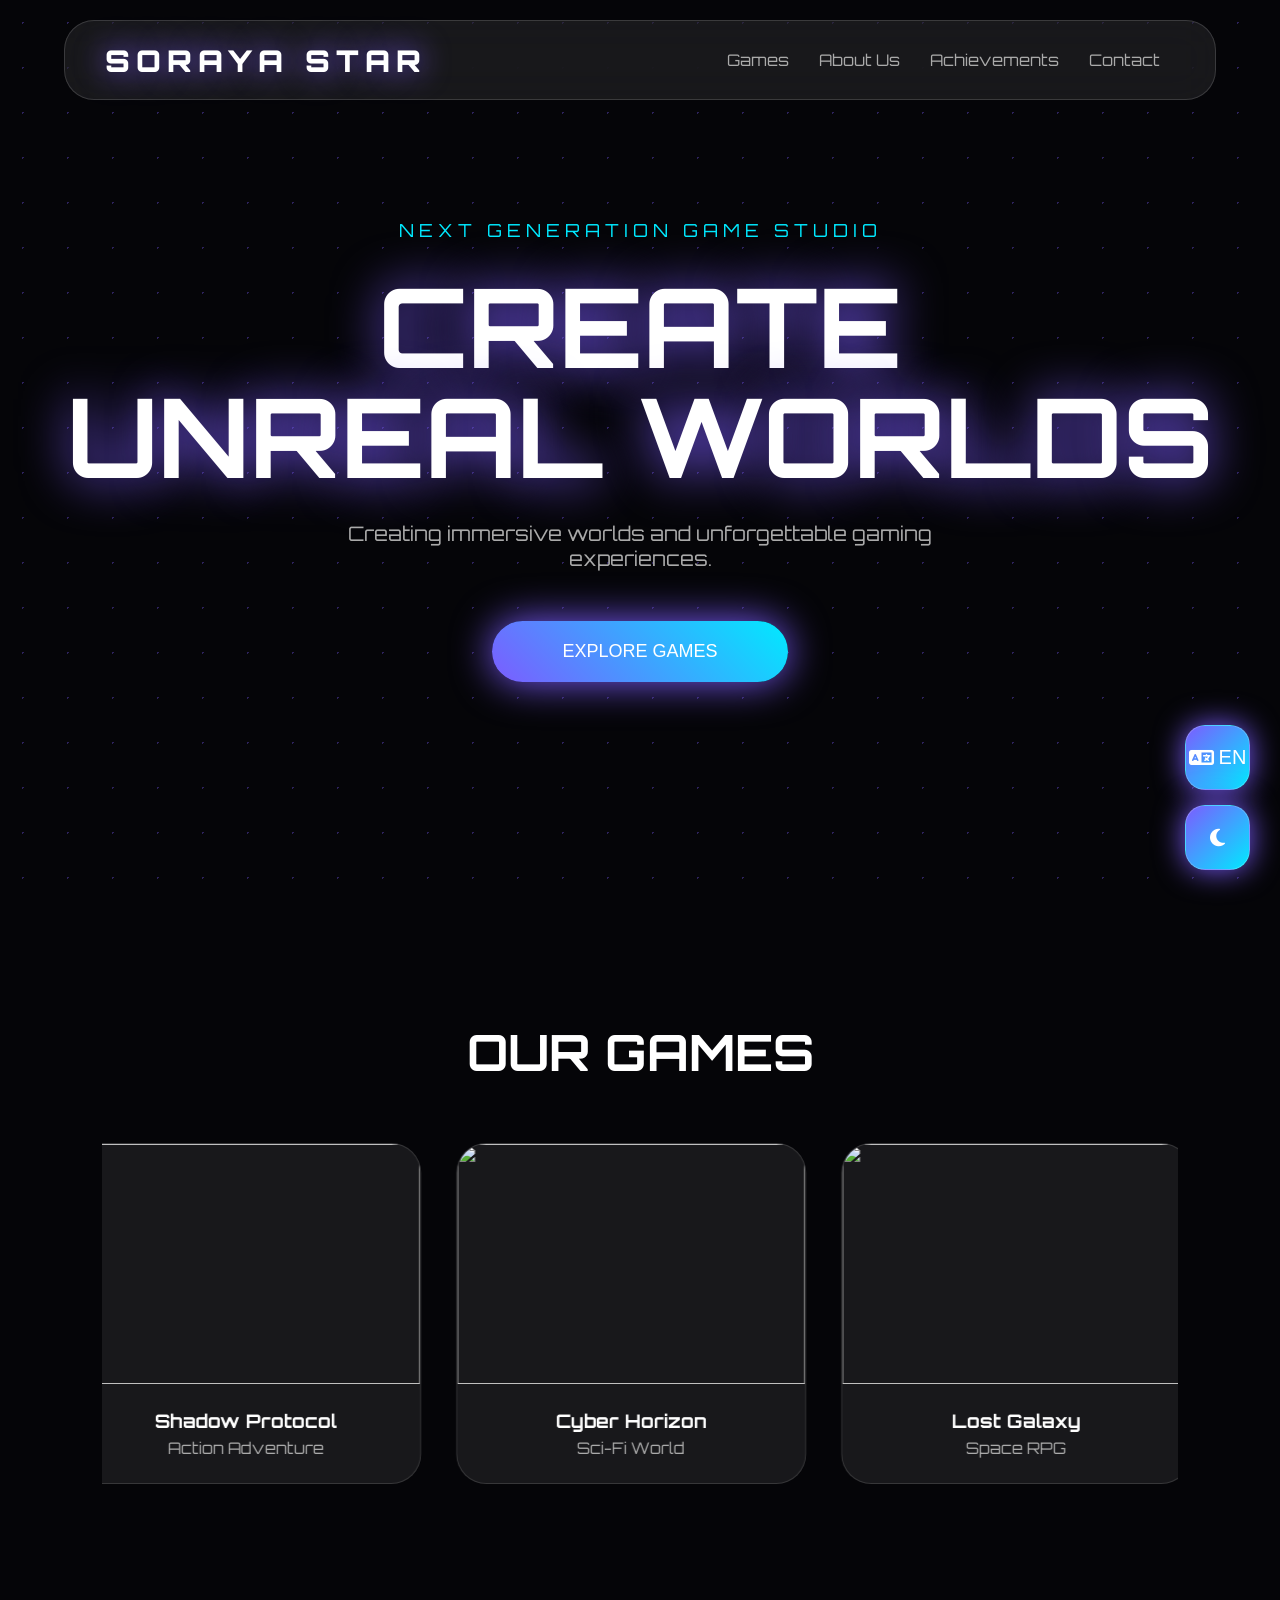
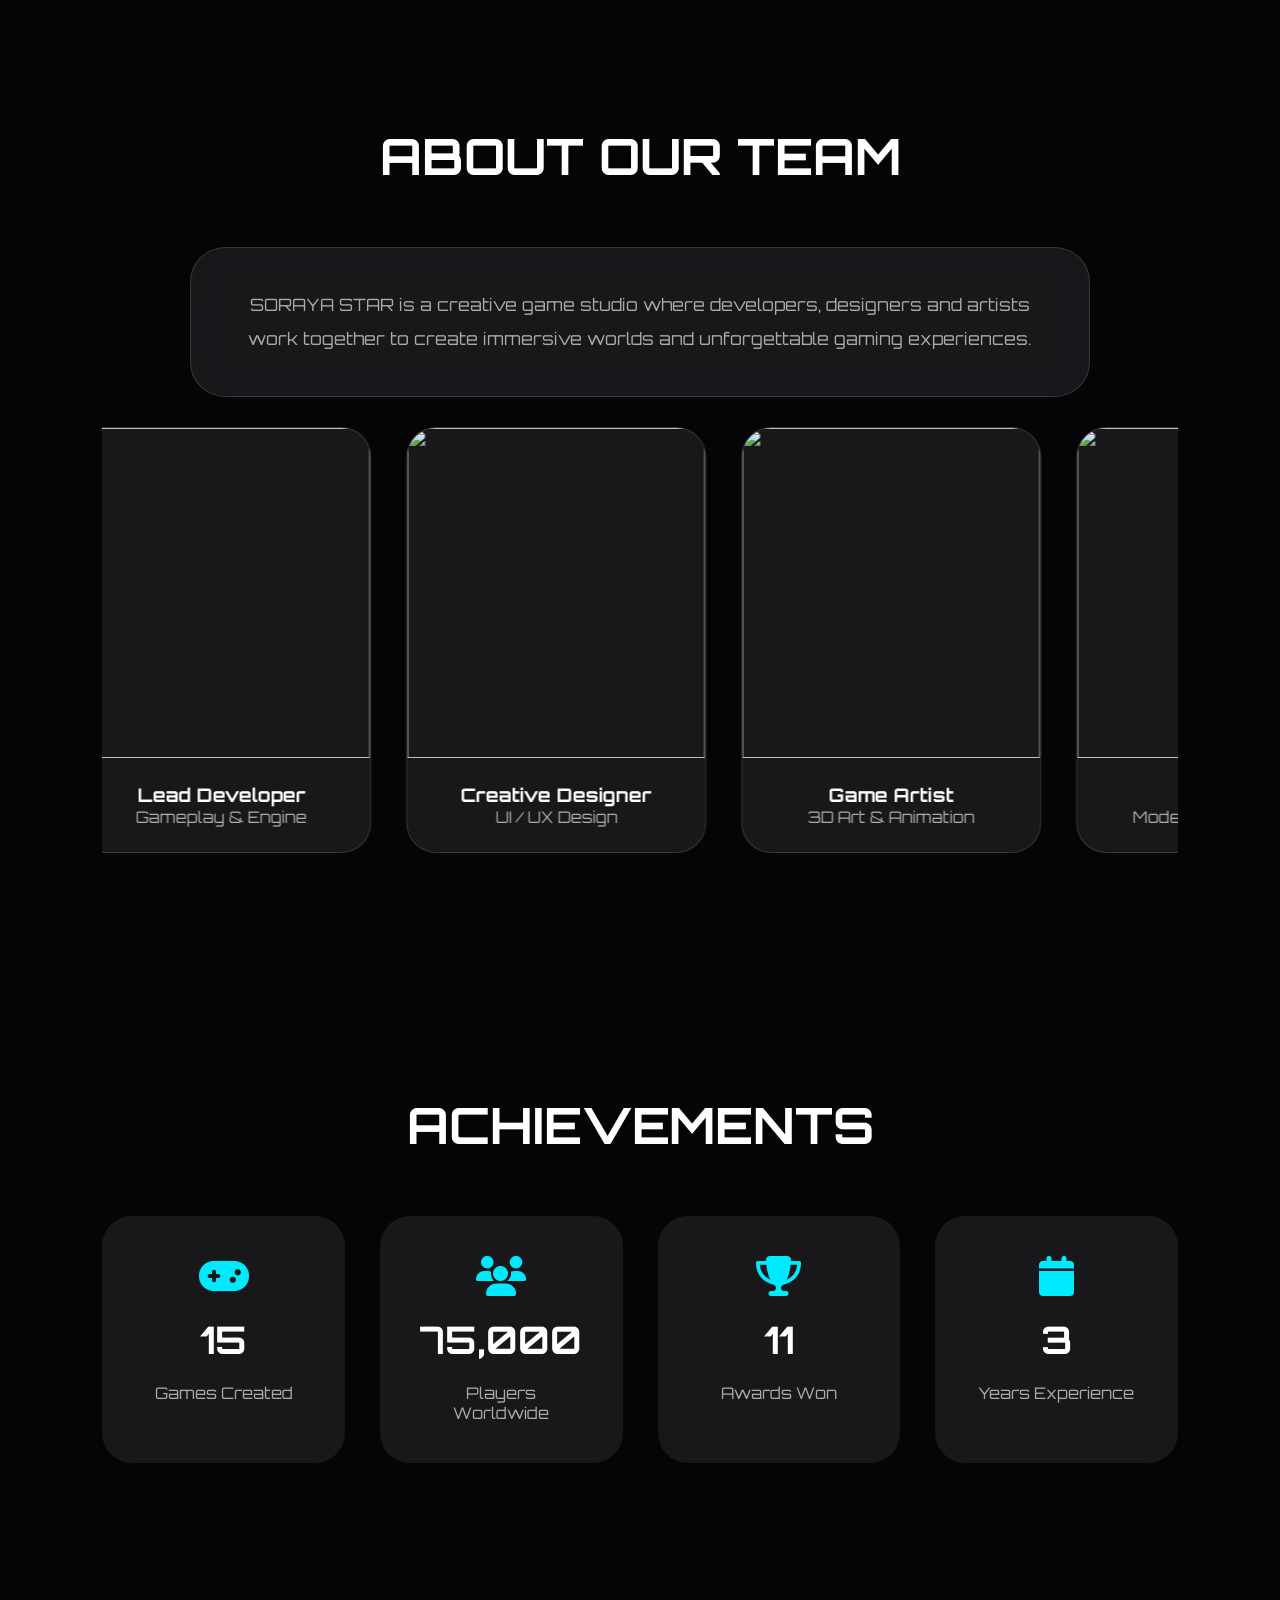
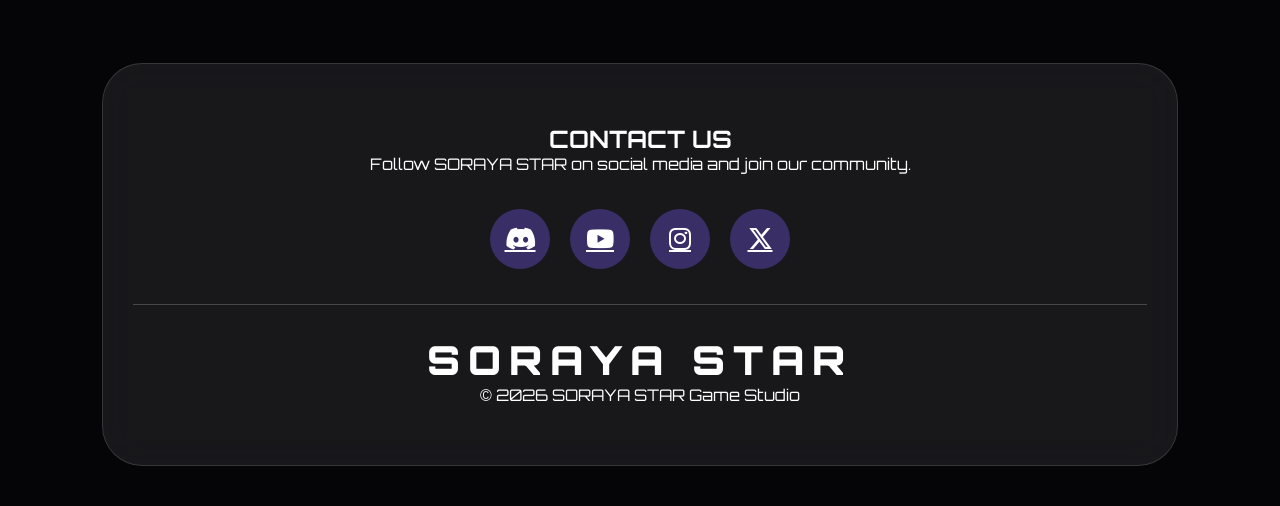
==== commit 65e1fa5e: "Add files via upload" ====
--- a/index.html
+++ b/index.html
@@ -964,4 +964,4 @@
 </body>
 
 
-</html>
+</html>
--- a/style.css
+++ b/style.css
@@ -1,17 +1,26 @@
 *{
-    margin:0;
-    padding:0;
-    box-sizing:border-box;
-}
+
+margin:0;
+
+padding:0;
+
+box-sizing:border-box;
+
+}
+
 
 
 :root{
 
-    --bg:#050508;
-    --text:#ffffff;
-    --card:rgba(255,255,255,.08);
-    --purple:#7c5cff;
-    --cyan:#00eaff;
+--bg:#050508;
+
+--text:#ffffff;
+
+--card:rgba(255,255,255,.08);
+
+--purple:#7c5cff;
+
+--cyan:#00eaff;
 
 }
 
@@ -19,15 +28,15 @@
 
 body{
 
-    background:var(--bg);
-
-    color:var(--text);
-
-    font-family:'Orbitron',sans-serif;
-
-    overflow-x:hidden;
-
-    transition:.5s;
+background:var(--bg);
+
+color:var(--text);
+
+font-family:'Orbitron',sans-serif;
+
+overflow-x:hidden;
+
+transition:.5s;
 
 }
 
@@ -35,42 +44,54 @@
 
 html{
 
-    scroll-behavior:smooth;
-
-}
-
-
-
-body,
+scroll-behavior:smooth;
+
+}
+
+
+
+img{
+
+max-width:100%;
+
+display:block;
+
+}
+
+
+
 body *{
 
-    direction:ltr;
-
-}
-
-
-
-
-/* BACKGROUND */
+direction:ltr;
+
+}
+
+
+
+
+/* ==========================
+BACKGROUND
+========================== */
+
 
 .particles{
 
-    position:fixed;
-
-    inset:0;
-
-    z-index:-1;
-
-
-    background:
-
-    radial-gradient(circle,#7c5cff55 1px,transparent 1px);
-
-
-    background-size:45px 45px;
-
-
-    animation:bgMove 20s linear infinite;
+position:fixed;
+
+inset:0;
+
+z-index:-1;
+
+
+background:
+
+radial-gradient(circle,#7c5cff55 1px,transparent 1px);
+
+
+background-size:45px 45px;
+
+
+animation:bgMove 20s linear infinite;
 
 }
 
@@ -78,65 +99,82 @@
 
 @keyframes bgMove{
 
-    from{
-        background-position:0 0;
-    }
-
-    to{
-        background-position:500px 500px;
-    }
-
-}
-
-
-
-
-
-/* NAVBAR */
+
+from{
+
+background-position:0 0;
+
+}
+
+
+to{
+
+background-position:500px 500px;
+
+}
+
+
+}
+
+
+
+
+
+/* ==========================
+NAVBAR
+========================== */
 
 
 .navbar{
 
-    position:fixed;
-
-    top:20px;
-
-    left:5%;
-
-    width:90%;
-
-
-    height:80px;
-
-
-    display:flex;
-
-    align-items:center;
-
-    justify-content:space-between;
-
-
-
-    padding:0 40px;
-
-
-    background:
-
-    rgba(255,255,255,.08);
-
-
-    border:
-
-    1px solid rgba(255,255,255,.15);
-
-
-    backdrop-filter:blur(20px);
-
-
-    border-radius:30px;
-
-
-    z-index:1000;
+
+position:fixed;
+
+
+top:20px;
+
+
+left:5%;
+
+
+width:90%;
+
+
+height:80px;
+
+
+
+display:flex;
+
+
+align-items:center;
+
+
+justify-content:space-between;
+
+
+
+padding:0 40px;
+
+
+
+background:rgba(255,255,255,.08);
+
+
+
+border:1px solid rgba(255,255,255,.15);
+
+
+
+backdrop-filter:blur(20px);
+
+
+
+border-radius:30px;
+
+
+
+z-index:1000;
 
 
 }
@@ -146,35 +184,47 @@
 .logo{
 
 
-    font-size:30px;
-
-    font-weight:900;
-
-    letter-spacing:6px;
-
-
-    text-shadow:
-
-    0 0 30px var(--purple);
-
-}
-
-
+font-size:30px;
+
+
+font-weight:900;
+
+
+letter-spacing:6px;
+
+
+text-shadow:
+
+0 0 30px var(--purple);
+
+
+}
+
+
+
+nav{
+
+display:flex;
+
+align-items:center;
+
+}
 
 
 
 nav a{
 
 
-    color:#aaa;
-
-    text-decoration:none;
-
-
-    margin:15px;
-
-
-    transition:.3s;
+color:#aaa;
+
+
+text-decoration:none;
+
+
+margin:15px;
+
+
+transition:.3s;
 
 
 }
@@ -184,121 +234,134 @@
 nav a:hover{
 
 
-    color:white;
-
-
-}
-
-
-
-/* MOBILE BUTTON */
+color:white;
+
+
+}
+
+
+
+
 
 .menu-btn{
 
-    display:none;
-
-    font-size:35px;
-
-    cursor:pointer;
-
-    color:white;
-
-}
-
-
-
-
-
-/* CONTROL BUTTONS */
+
+display:none;
+
+
+font-size:35px;
+
+
+cursor:pointer;
+
+
+color:white;
+
+
+}
+
+
+
+
+
+/* ==========================
+FLOAT BUTTONS
+========================== */
 
 
 .floating-buttons{
 
 
-    position:fixed;
-
-
-    right:30px;
-
-
-    bottom:30px;
-
-
-    display:flex;
-
-
-    flex-direction:column;
-
-
-    gap:15px;
-
-
-    z-index:2000;
-
-
-}
+position:fixed;
+
+
+right:30px;
+
+
+bottom:30px;
+
+
+display:flex;
+
+
+flex-direction:column;
+
+
+gap:15px;
+
+
+z-index:2000;
+
+
+}
+
 
 
 
 .control-btn{
 
 
-    width:65px;
-
-
-    height:65px;
-
-
-
-    border-radius:20px;
-
-
-    border:1px solid rgba(255,255,255,.2);
-
-
-    color:white;
-
-
-
-    background:
-
-    linear-gradient(
-
-    135deg,
-
-    rgba(124,92,255,.8),
-
-    rgba(0,234,255,.8)
-
-    );
-
-
-
-    box-shadow:
-
-    0 0 30px var(--purple);
-
-
-
-    cursor:pointer;
-
-
-    display:flex;
-
-
-    justify-content:center;
-
-
-    align-items:center;
-
-
-    gap:5px;
-
-
-    font-size:20px;
-
-
-    transition:.4s;
+width:65px;
+
+
+height:65px;
+
+
+border-radius:20px;
+
+
+
+border:1px solid rgba(255,255,255,.2);
+
+
+
+color:white;
+
+
+
+background:
+
+linear-gradient(
+
+135deg,
+
+var(--purple),
+
+var(--cyan)
+
+);
+
+
+
+box-shadow:
+
+0 0 30px var(--purple);
+
+
+
+cursor:pointer;
+
+
+
+display:flex;
+
+
+align-items:center;
+
+
+justify-content:center;
+
+
+
+gap:5px;
+
+
+
+font-size:20px;
+
+
+
+transition:.4s;
 
 
 }
@@ -308,42 +371,41 @@
 .control-btn:hover{
 
 
-    transform:
-
-    translateY(-8px)
-
-    scale(1.1);
-
-
-
-    box-shadow:
-
-    0 0 60px var(--cyan);
-
-
-}
- /* HERO */
+transform:
+
+translateY(-8px)
+
+scale(1.1);
+
+
+
+box-shadow:
+
+0 0 60px var(--cyan);
+
+
+}
+
+/* ==========================
+HERO
+========================== */
 
 
 .hero{
 
-    height:100vh;
-
-
-    display:flex;
-
-
-    justify-content:center;
-
-
-    align-items:center;
-
-
-    text-align:center;
-
-
-    position:relative;
-
+height:100vh;
+
+display:flex;
+
+align-items:center;
+
+justify-content:center;
+
+text-align:center;
+
+position:relative;
+
+overflow:hidden;
 
 }
 
@@ -351,21 +413,17 @@
 
 .hero video{
 
-
-    position:absolute;
-
-
-    width:100%;
-
-
-    height:100%;
-
-
-    object-fit:cover;
-
-
-    filter:brightness(.35);
-
+position:absolute;
+
+inset:0;
+
+width:100%;
+
+height:100%;
+
+object-fit:cover;
+
+filter:brightness(.35);
 
 }
 
@@ -373,10 +431,11 @@
 
 .hero-content{
 
-
-    position:relative;
-
-    z-index:2;
+position:relative;
+
+z-index:2;
+
+padding:20px;
 
 }
 
@@ -385,102 +444,115 @@
 .hero span{
 
 
-    color:var(--cyan);
-
-    letter-spacing:5px;
-
-
-}
-
+color:var(--cyan);
+
+
+letter-spacing:5px;
+
+
+font-size:clamp(12px,2vw,18px);
+
+
+}
 
 
 
 .hero h1{
 
 
-    font-size:110px;
-
-
-    margin:30px 0;
-
-
-    text-shadow:
-
-
-    0 0 50px var(--purple);
-
-
-}
-
+font-size:clamp(45px,9vw,110px);
+
+
+line-height:1;
+
+
+margin:30px 0;
+
+
+text-shadow:
+
+
+0 0 50px var(--purple);
+
+
+}
 
 
 
 .hero p{
 
 
-    color:#aaa;
-
-    font-size:20px;
-
-
-}
-
-
-
-
-
-/* BUTTON */
+max-width:700px;
+
+
+margin:auto;
+
+
+color:#aaa;
+
+
+font-size:20px;
+
+
+}
+
+
+
+
+
+/* ==========================
+MAIN BUTTON
+========================== */
 
 
 .main-btn{
 
 
-    margin-top:50px;
-
-
-    padding:20px 70px;
-
-
-    border:none;
-
-
-    border-radius:50px;
-
-
-
-    color:white;
-
-
-    font-size:18px;
-
-
-    cursor:pointer;
-
-
-
-    background:
-
-
-    linear-gradient(
-
-    45deg,
-
-    var(--purple),
-
-    var(--cyan)
-
-    );
-
-
-
-    box-shadow:
-
-
-    0 0 40px var(--purple);
-
-
-
-    transition:.4s;
+margin-top:50px;
+
+
+padding:20px 70px;
+
+
+border:none;
+
+
+border-radius:50px;
+
+
+
+color:white;
+
+
+font-size:18px;
+
+
+
+cursor:pointer;
+
+
+
+background:
+
+linear-gradient(
+
+45deg,
+
+var(--purple),
+
+var(--cyan)
+
+);
+
+
+
+box-shadow:
+
+0 0 40px var(--purple);
+
+
+
+transition:.4s;
 
 
 }
@@ -490,35 +562,39 @@
 .main-btn:hover{
 
 
-    transform:
-
-    scale(1.1)
-
-    translateY(-8px);
-
-
-
-    box-shadow:
-
-    0 0 70px var(--cyan);
-
-
-}
-
-
-
-
-
-/* SECTIONS */
+transform:
+
+translateY(-8px)
+
+scale(1.1);
+
+
+
+box-shadow:
+
+0 0 70px var(--cyan);
+
+
+}
+
+
+
+
+
+
+
+/* ==========================
+SECTIONS
+========================== */
 
 
 .section{
 
 
-    padding:120px 8%;
-
-
-    text-align:center;
+padding:120px 8%;
+
+
+text-align:center;
 
 
 }
@@ -528,13 +604,781 @@
 .section h2{
 
 
-    font-size:50px;
-
-
-    margin-bottom:60px;
-
-
-}
+font-size:clamp(32px,5vw,50px);
+
+
+margin-bottom:60px;
+
+
+}
+
+
+
+
+
+
+/* ==========================
+GAMES SLIDER
+========================== */
+
+
+.game-slider{
+
+
+overflow:hidden;
+
+
+cursor:grab;
+
+
+width:100%;
+
+
+}
+
+
+
+.game-slider:active{
+
+
+cursor:grabbing;
+
+
+}
+
+
+
+.game-track,
+.team-track{
+
+display:flex;
+
+gap:35px;
+
+width:max-content;
+
+transform:translateX(0);
+
+will-change:transform;
+
+}
+
+
+
+.game-card{
+
+
+width:350px;
+
+
+flex-shrink:0;
+
+
+background:var(--card);
+
+
+border-radius:30px;
+
+
+overflow:hidden;
+
+
+border:1px solid #ffffff22;
+
+
+transition:.5s;
+
+
+}
+
+
+
+.game-card:hover{
+
+
+box-shadow:
+
+0 0 50px var(--purple);
+
+
+}
+
+
+
+.game-card img{
+
+
+width:100%;
+
+
+height:240px;
+
+
+object-fit:cover;
+
+
+}
+
+
+
+.game-card h3{
+
+
+padding:25px 20px 5px;
+
+
+}
+
+
+
+.game-card p{
+
+
+padding:0 20px 25px;
+
+
+color:#aaa;
+
+
+}
+
+
+
+
+
+
+/* ==========================
+ABOUT BOX
+========================== */
+
+
+.about-box{
+
+
+max-width:900px;
+
+
+margin:30px auto;
+
+
+padding:40px;
+
+
+border-radius:35px;
+
+
+
+background:var(--card);
+
+
+
+border:1px solid #ffffff22;
+
+
+
+backdrop-filter:blur(20px);
+
+
+}
+
+
+
+.about-box p{
+
+
+color:#aaa;
+
+
+line-height:2;
+
+
+font-size:17px;
+
+
+}
+
+/* ==========================
+TEAM SLIDER
+========================== */
+
+
+.team-slider{
+
+
+overflow:hidden;
+
+
+cursor:grab;
+
+
+width:100%;
+
+
+}
+
+
+
+.team-slider:active{
+
+
+cursor:grabbing;
+
+
+}
+
+
+
+.team-track{
+
+
+display:flex;
+
+
+gap:35px;
+
+
+width:max-content;
+
+
+will-change:transform;
+
+
+}
+
+
+
+.team-card{
+
+
+width:300px;
+
+
+flex-shrink:0;
+
+
+background:var(--card);
+
+
+border-radius:30px;
+
+
+overflow:hidden;
+
+
+border:1px solid #ffffff22;
+
+
+transition:.5s;
+
+
+}
+
+
+
+.team-card:hover{
+
+
+transform:translateY(-15px);
+
+
+box-shadow:
+
+
+0 0 50px var(--purple);
+
+
+}
+
+
+
+.team-card img{
+
+
+width:100%;
+
+
+height:330px;
+
+
+object-fit:cover;
+
+
+}
+
+
+
+.team-info{
+
+
+padding:25px;
+
+
+}
+
+
+
+.team-info p{
+
+
+color:#aaa;
+
+
+}
+
+
+
+
+
+
+
+/* ==========================
+ACHIEVEMENTS
+========================== */
+
+
+.achievement-grid{
+
+
+display:grid;
+
+
+grid-template-columns:
+
+repeat(4,1fr);
+
+
+gap:35px;
+
+
+}
+
+
+
+.achievement{
+
+
+padding:40px;
+
+
+border-radius:30px;
+
+
+background:var(--card);
+
+
+transition:.4s;
+
+
+}
+
+
+
+.achievement:hover{
+
+
+transform:translateY(-15px);
+
+
+box-shadow:
+
+
+0 0 40px var(--cyan);
+
+
+}
+
+
+
+.achievement i{
+
+
+font-size:40px;
+
+
+color:var(--cyan);
+
+
+}
+
+
+
+.achievement h3{
+
+
+font-size:38px;
+
+
+margin:20px 0;
+
+
+}
+
+
+
+.achievement p{
+
+
+color:#aaa;
+
+
+}
+
+
+
+
+
+
+
+/* ==========================
+FOOTER
+========================== */
+
+
+.footer{
+
+
+margin:80px 8% 40px;
+
+
+padding:60px 30px;
+
+
+text-align:center;
+
+
+border-radius:40px;
+
+
+background:var(--card);
+
+
+border:1px solid #ffffff22;
+
+
+backdrop-filter:blur(20px);
+
+
+}
+
+
+
+.footer-socials{
+
+
+display:flex;
+
+
+justify-content:center;
+
+
+gap:20px;
+
+
+margin:35px 0;
+
+
+}
+
+
+
+.footer-socials a{
+
+
+width:60px;
+
+
+height:60px;
+
+
+display:flex;
+
+
+align-items:center;
+
+
+justify-content:center;
+
+
+border-radius:50%;
+
+
+color:white;
+
+
+font-size:25px;
+
+
+background:#7c5cff55;
+
+
+transition:.3s;
+
+
+}
+
+
+
+.footer-socials a:hover{
+
+
+transform:translateY(-10px);
+
+
+box-shadow:
+
+0 0 40px var(--cyan);
+
+
+}
+
+
+
+.footer-line{
+
+
+height:1px;
+
+
+background:#ffffff33;
+
+
+margin:30px 0;
+
+
+}
+
+
+
+.footer-logo{
+
+
+font-size:40px;
+
+
+font-weight:900;
+
+
+letter-spacing:8px;
+
+
+}
+
+/* ==========================
+LIGHT MODE
+========================== */
+
+
+body.light{
+
+
+--bg:#eeeeee;
+
+
+--text:#111;
+
+
+--card:rgba(255,255,255,.7);
+
+
+}
+
+
+
+body.light .control-btn{
+
+
+color:#111;
+
+
+}
+
+
+
+
+
+
+/* ==========================
+DESKTOP FIX
+========================== */
+
+
+@media(min-width:901px){
+
+
+.menu-btn{
+
+
+display:none;
+
+
+}
+
+
+}
+
+
+
+
+
+
+
+/* ==========================
+TABLET
+========================== */
+
+
+@media(max-width:900px){
+
+
+
+.navbar{
+
+
+height:70px;
+
+
+padding:0 25px;
+
+
+}
+
+
+
+.logo{
+
+
+font-size:22px;
+
+
+letter-spacing:3px;
+
+
+}
+
+
+
+.menu-btn{
+
+
+display:block;
+
+
+}
+
+
+
+nav{
+
+
+position:absolute;
+
+
+top:85px;
+
+
+left:0;
+
+
+width:100%;
+
+
+display:none;
+
+
+flex-direction:column;
+
+
+align-items:center;
+
+
+padding:25px;
+
+
+
+background:
+
+rgba(10,10,20,.95);
+
+
+
+border-radius:25px;
+
+
+backdrop-filter:blur(20px);
+
+
+}
+
+
+
+nav.active{
+
+
+display:flex;
+
+
+}
+
+
+
+nav a{
+
+
+font-size:18px;
+
+
+margin:15px;
+
+
+}
+
+
+
+
+
+
+
+.hero h1{
+
+
+font-size:50px;
+
+
+}
+
+
+
+.hero span{
+
+
+letter-spacing:2px;
+
+
+}
+
+
+
+.hero p{
+
+
+font-size:15px;
+
+
+}
+
+
+
+
+
+
+.section{
+
+
+padding:80px 20px;
+
+
+}
+
 
 
 
@@ -542,198 +1386,15 @@
 
 /* GAMES */
 
-.game-slider{
-
-    overflow:hidden;
-
-    cursor:grab;
-
-}
-
-
-.game-slider:active{
-
-    cursor:grabbing;
-
-}
-
-
-
-.game-track{
-
-    display:flex;
-
-    gap:35px;
-
-    width:max-content;
-
-    animation:slider 35s linear infinite;
-
-}
-
-
-
-.game-slider:hover .game-track{
-
-    animation-play-state:paused;
-
-}
-
-
-.game-slider:hover .game-track{
-
-
-    animation-play-state:paused;
-
-
-}
-
-
 
 .game-card{
 
 
-    width:350px;
-
-
-    background:var(--card);
-
-
-    border-radius:30px;
-
-
-    overflow:hidden;
-
-
-    border:1px solid #ffffff22;
-
-
-    transition:.5s;
-
-
-}
-
-
-
-.game-card:hover{
-
-
-    box-shadow:
-
-    0 0 50px var(--purple);
-
-
-}
-
-
-
-.game-card img{
-
-
-    width:100%;
-
-
-    height:240px;
-
-
-    object-fit:cover;
-
-
-}
-
-
-
-.game-card h3{
-
-
-    padding:25px 20px 5px;
-
-
-}
-
-
-
-.game-card p{
-
-
-    padding:0 20px 25px;
-
-    color:#aaa;
-
-
-}
-
-
-
-@keyframes slider{
-
-
-    from{
-
-        transform:translateX(0);
-
-    }
-
-
-    to{
-
-        transform:translateX(-50%);
-
-    }
-
-
-}
-
-
-
-
-
-/* ABOUT */
-
-
-.about-box{
-
-
-    max-width:900px;
-
-
-    margin:30px auto;
-
-
-    padding:40px;
-
-
-    border-radius:35px;
-
-
-
-    background:var(--card);
-
-
-
-    border:1px solid #ffffff22;
-
-
-    backdrop-filter:blur(20px);
-
-
-}
-
-
-
-.about-box p{
-
-
-    color:#aaa;
-
-
-    line-height:2;
-
-
-    font-size:17px;
-
-
-}
+width:280px;
+
+
+}
+
 
 
 
@@ -742,125 +1403,41 @@
 /* TEAM */
 
 
-.team-grid{
-
-
-    display:flex;
-
-
-    justify-content:center;
-
-
-    gap:45px;
-
-
-    flex-wrap:wrap;
-
-
-}
-
-
-
 .team-card{
 
 
-    width:300px;
-
-
-    overflow:hidden;
-
-
-    border-radius:30px;
-
-
-    background:var(--card);
-
-
-    border:1px solid #ffffff22;
-
-
-    transition:.5s;
-
-
-}
-
-
-
-.team-card img{
-
-
-    width:100%;
-
-
-    height:330px;
-
-
-    object-fit:cover;
-
-
-    transition:.5s;
-
-
-}
-
-
-
-.team-card:hover{
-
-
-    transform:
-
-
-    translateY(-20px)
-
-    scale(1.05);
-
-
-
-    box-shadow:
-
-
-    0 0 50px var(--purple);
-
-
-}
-
-
-
-.team-info{
-
-
-    padding:25px;
-
-
-}
-
-
-
-.team-info p{
-
-
-    color:#aaa;
-
-
-} 
- 
+width:260px;
+
+
+}
+
+
+
+.game-track,
+.team-track{
+
+
+gap:20px;
+
+
+}
+
+
+
+
+
+
+
 /* ACHIEVEMENTS */
 
 
 .achievement-grid{
 
 
-    display:flex;
-
-
-    justify-content:center;
-
-
-    gap:35px;
-
-
-    flex-wrap:wrap;
+grid-template-columns:repeat(2,1fr);
+
+
+gap:15px;
 
 
 }
@@ -870,35 +1447,7 @@
 .achievement{
 
 
-    width:260px;
-
-
-    padding:40px;
-
-
-    border-radius:30px;
-
-
-    background:var(--card);
-
-
-    transition:.4s;
-
-
-}
-
-
-
-.achievement:hover{
-
-
-    transform:translateY(-15px);
-
-
-    box-shadow:
-
-
-    0 0 40px var(--cyan);
+padding:25px 10px;
 
 
 }
@@ -908,10 +1457,7 @@
 .achievement i{
 
 
-    color:var(--cyan);
-
-
-    font-size:40px;
+font-size:30px;
 
 
 }
@@ -920,117 +1466,50 @@
 
 .achievement h3{
 
-    font-size:38px;
-
-    margin:20px 0;
-
-    overflow-wrap:break-word;
-
-    word-break:break-word;
-
-}
-
-
-
-
-
-/* FOOTER */
+
+font-size:28px;
+
+
+}
+
+
+
+
+
+.floating-buttons{
+
+
+right:15px;
+
+
+bottom:15px;
+
+
+}
+
+
+
+.control-btn{
+
+
+width:55px;
+
+
+height:55px;
+
+
+}
+
+
 
 
 .footer{
 
 
-    margin:80px 8% 40px;
-
-
-    padding:60px 30px;
-
-
-    text-align:center;
-
-
-    border-radius:40px;
-
-
-    background:var(--card);
-
-
-    border:1px solid #ffffff22;
-
-
-    backdrop-filter:blur(20px);
-
-
-}
-
-
-
-.footer-socials{
-
-
-    display:flex;
-
-
-    justify-content:center;
-
-
-    gap:20px;
-
-
-    margin:35px 0;
-
-
-}
-
-
-
-.footer-socials a{
-
-
-    width:60px;
-
-
-    height:60px;
-
-
-    display:flex;
-
-
-    align-items:center;
-
-
-    justify-content:center;
-
-
-    border-radius:50%;
-
-
-    color:white;
-
-
-    font-size:25px;
-
-
-    background:#7c5cff55;
-
-
-    transition:.3s;
-
-
-}
-
-
-
-.footer-socials a:hover{
-
-
-    transform:translateY(-10px);
-
-
-    box-shadow:
-
-
-    0 0 40px var(--cyan);
+margin:50px 20px;
+
+
+padding:40px 20px;
 
 
 }
@@ -1040,152 +1519,56 @@
 .footer-logo{
 
 
-    font-size:40px;
-
-
-    letter-spacing:8px;
-
-
-    font-weight:900;
-
-
-}
-
-
-
-
-
-
-
-/* LIGHT MODE */
-
-
-body.light{
-
-
-    --bg:#eeeeee;
-
-    --text:#111;
-
-    --card:rgba(255,255,255,.7);
-
-
-}
-
-
-
-body.light .control-btn{
-
-
-    color:#111;
-
-
-}
-
-
-
-
-
-
-
-/* MOBILE MENU */
-
-
-@media(max-width:900px){
+font-size:28px;
+
+
+letter-spacing:4px;
+
+
+}
+
+
+}
+
+
+
+
+
+
+/* ==========================
+SMALL MOBILE
+========================== */
+
+
+@media(max-width:450px){
 
 
 
 .hero h1{
 
 
-    font-size:55px;
-
-
-}
-
-
-
-.menu-btn{
-
-
-    display:block;
-
-
-}
-
-
-
-.navbar{
-
-
-    padding:0 25px;
-
-
-}
-
-
-
-nav{
-
-
-    position:absolute;
-
-
-    top:90px;
-
-
-    left:0;
-
-
-    width:100%;
-
-
-    display:none;
-
-
-    flex-direction:column;
-
-
-    align-items:center;
-
-
-    padding:25px;
-
-
-
-    background:
-
-    rgba(10,10,20,.92);
-
-
-
-    border-radius:25px;
-
-
-    backdrop-filter:blur(20px);
-
-
-}
-
-
-
-nav.active{
-
-
-    display:flex;
-
-
-}
-
-
-
-nav a{
-
-
-    margin:15px;
-
-
-    font-size:18px;
+font-size:40px;
+
+
+}
+
+
+
+.section h2{
+
+
+font-size:32px;
+
+
+}
+
+
+
+
+.achievement-grid{
+
+
+grid-template-columns:1fr;
 
 
 }
@@ -1195,39 +1578,51 @@
 .game-card{
 
 
-    width:280px;
-
-
-}
-
-
-
-.logo{
-
-
-    font-size:22px;
-
-    letter-spacing:3px;
-
-}
-
-
-}
-
-
-
-
-/* DESKTOP */
-
-
-@media(min-width:901px){
-
-
-.menu-btn{
-
-    display:none;
-
-}
-
+width:250px;
+
+
+}
+
+
+
+.team-card{
+
+
+width:240px;
+
+
+}
+
+
+
+}
+/* جلوگیری از انتخاب متن هنگام Drag */
+
+.game-slider,
+.team-slider,
+.game-slider *,
+.team-slider *{
+
+    user-select:none;
+
+    -webkit-user-select:none;
+
+    -moz-user-select:none;
+
+    -ms-user-select:none;
+
+}
+
+
+.game-slider img,
+.team-slider img{
+
+    pointer-events:none;
+
+}
+.game-slider,
+.team-slider{
+
+    touch-action:pan-y;
 
 }
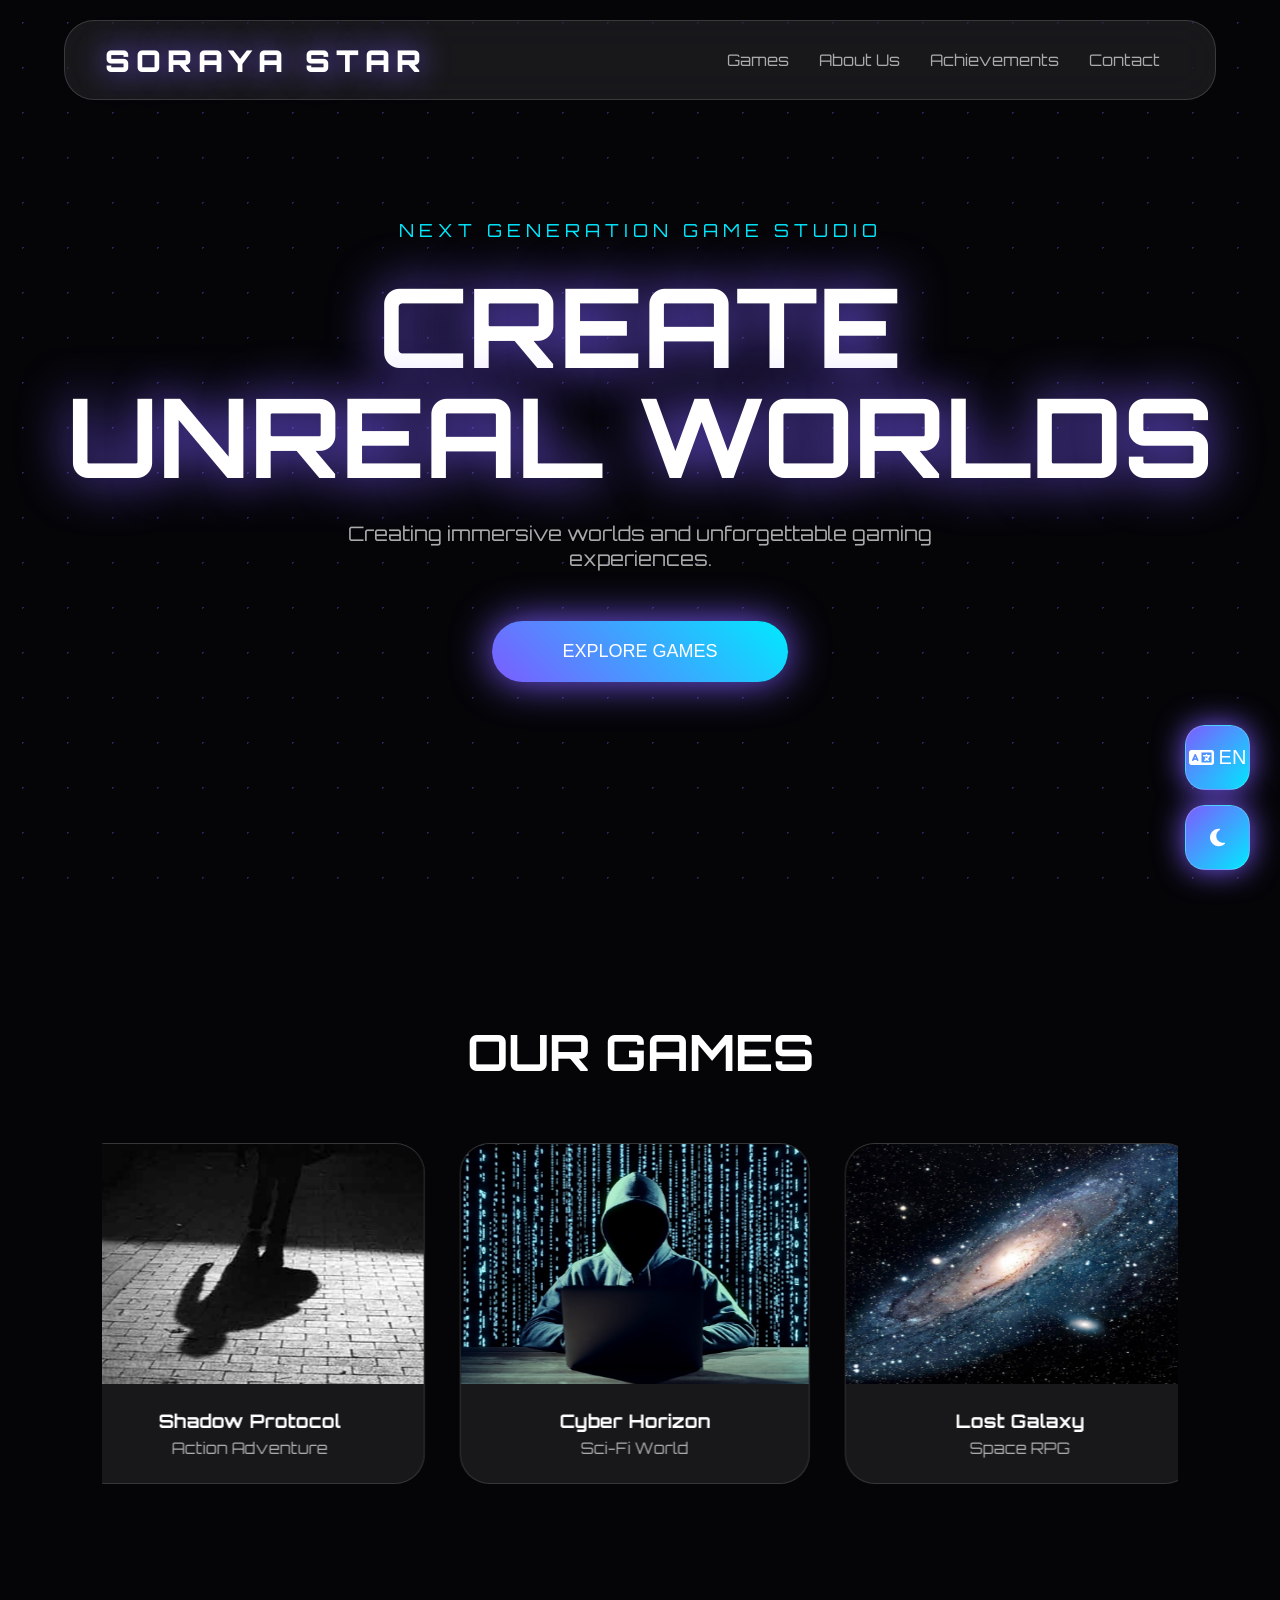
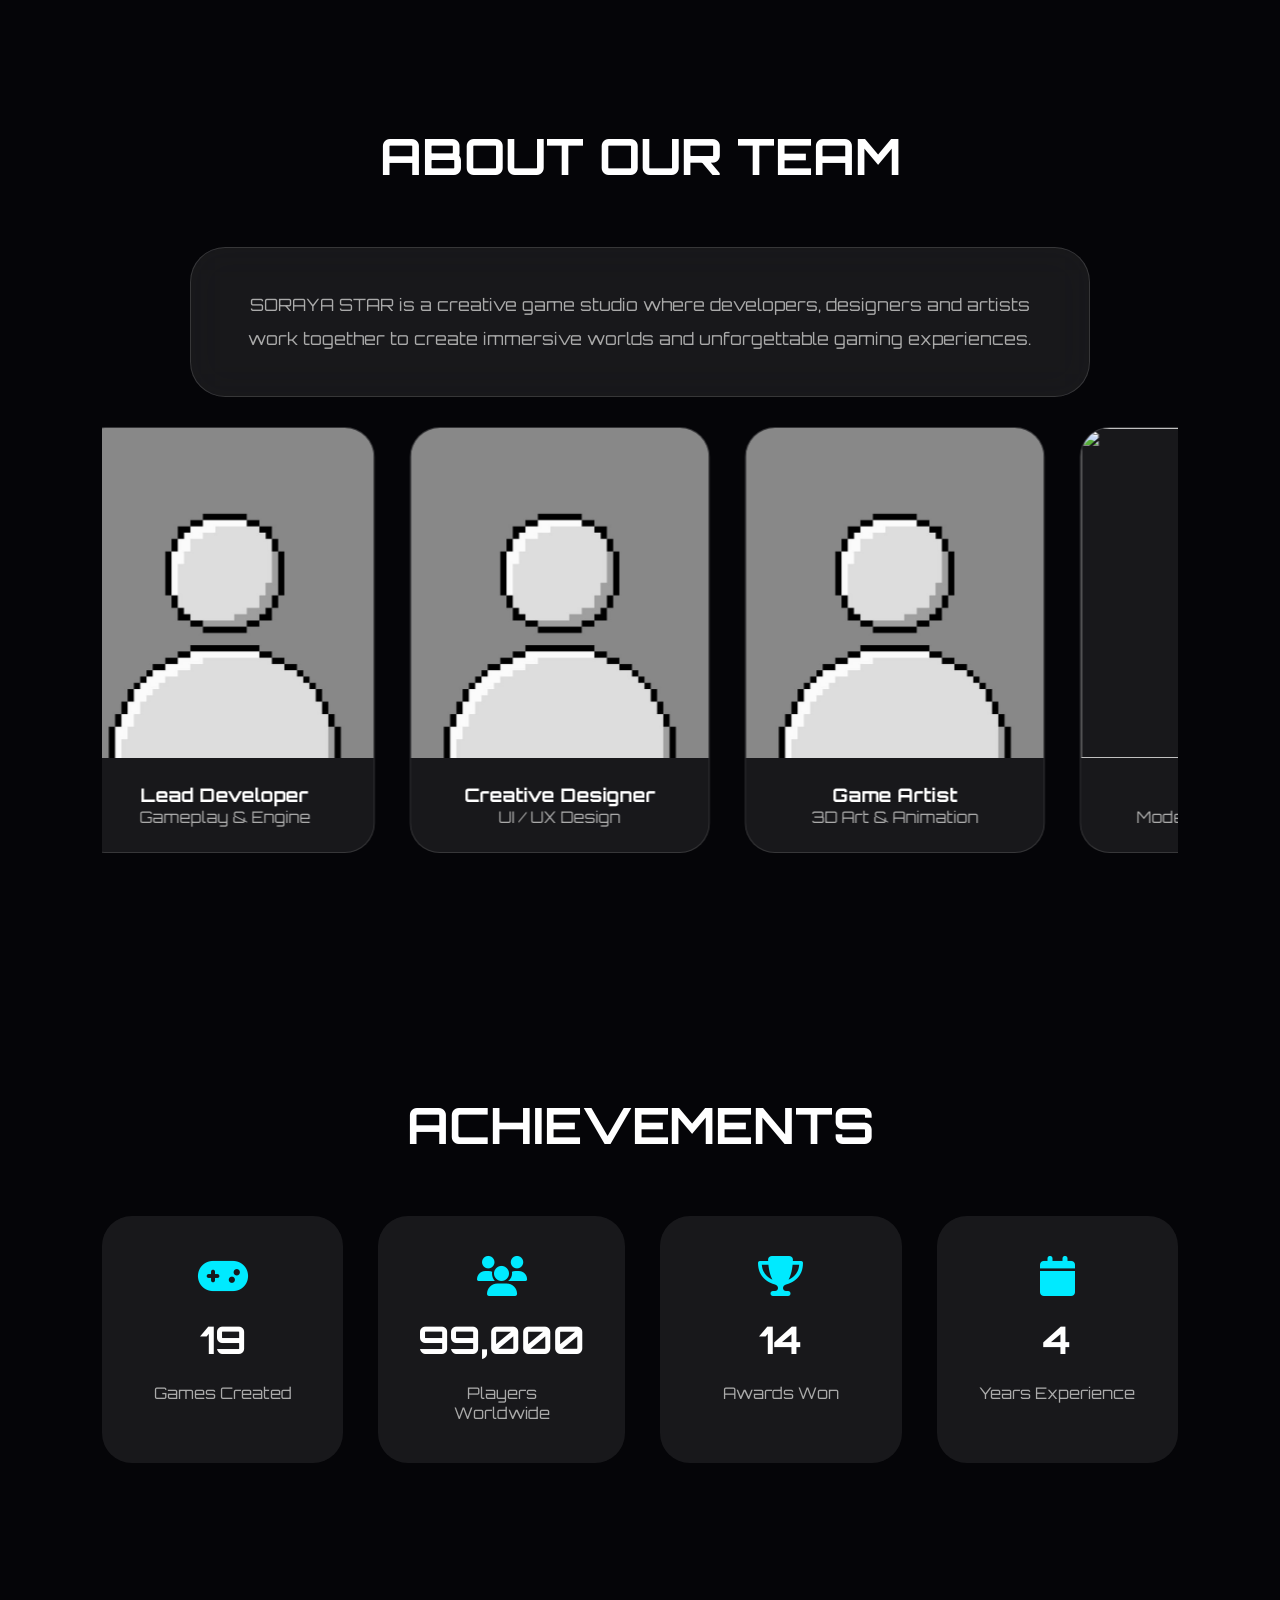
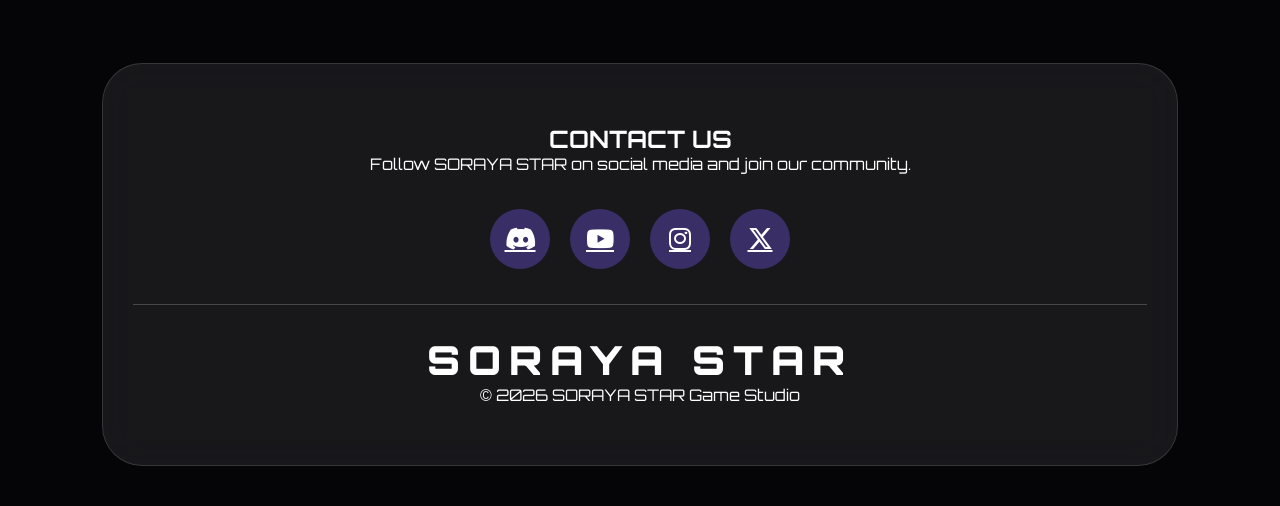
==== commit 0086e7cd: "index.html" ====
--- a/index.html
+++ b/index.html
@@ -235,7 +235,7 @@
 
 <div class="game-card">
 
-<img src="assets/game1.jpg">
+<img src="game1.jpg">
 
 
 <h3
@@ -268,7 +268,7 @@
 
 <div class="game-card">
 
-<img src="assets/game2.jpg">
+<img src="game2.jpg">
 
 
 <h3
@@ -301,7 +301,7 @@
 
 <div class="game-card">
 
-<img src="assets/game3.jpg">
+<img src="game3.jpg">
 
 
 <h3
@@ -334,7 +334,7 @@
 
 <div class="game-card">
 
-<img src="assets/game4.jpg">
+<img src="game4.jpg">
 
 
 <h3
@@ -367,7 +367,7 @@
 
 <div class="game-card">
 
-<img src="assets/game5.jpg">
+<img src="game5.jpg">
 
 
 <h3
@@ -459,7 +459,7 @@
 
 <div class="team-card">
 
-<img src="assets/team1.jpg">
+<img src="team1.jpg">
 
 
 <div class="team-info">
@@ -498,7 +498,7 @@
 
 <div class="team-card">
 
-<img src="assets/team2.jpg">
+<img src="team2.jpg">
 
 
 <div class="team-info">
@@ -537,7 +537,7 @@
 
 <div class="team-card">
 
-<img src="assets/team3.jpg">
+<img src="team3.jpg">
 
 
 <div class="team-info">
@@ -576,7 +576,7 @@
 
 <div class="team-card">
 
-<img src="assets/team4.jpg">
+<img src="team4.jpg">
 
 
 <div class="team-info">
@@ -615,7 +615,7 @@
 
 <div class="team-card">
 
-<img src="assets/team5.jpg">
+<img src="team5.jpg">
 
 
 <div class="team-info">
@@ -654,7 +654,7 @@
 
 <div class="team-card">
 
-<img src="assets/team6.jpg">
+<img src="team6.jpg">
 
 
 <div class="team-info">
@@ -964,4 +964,4 @@
 </body>
 
 
-</html>+</html>
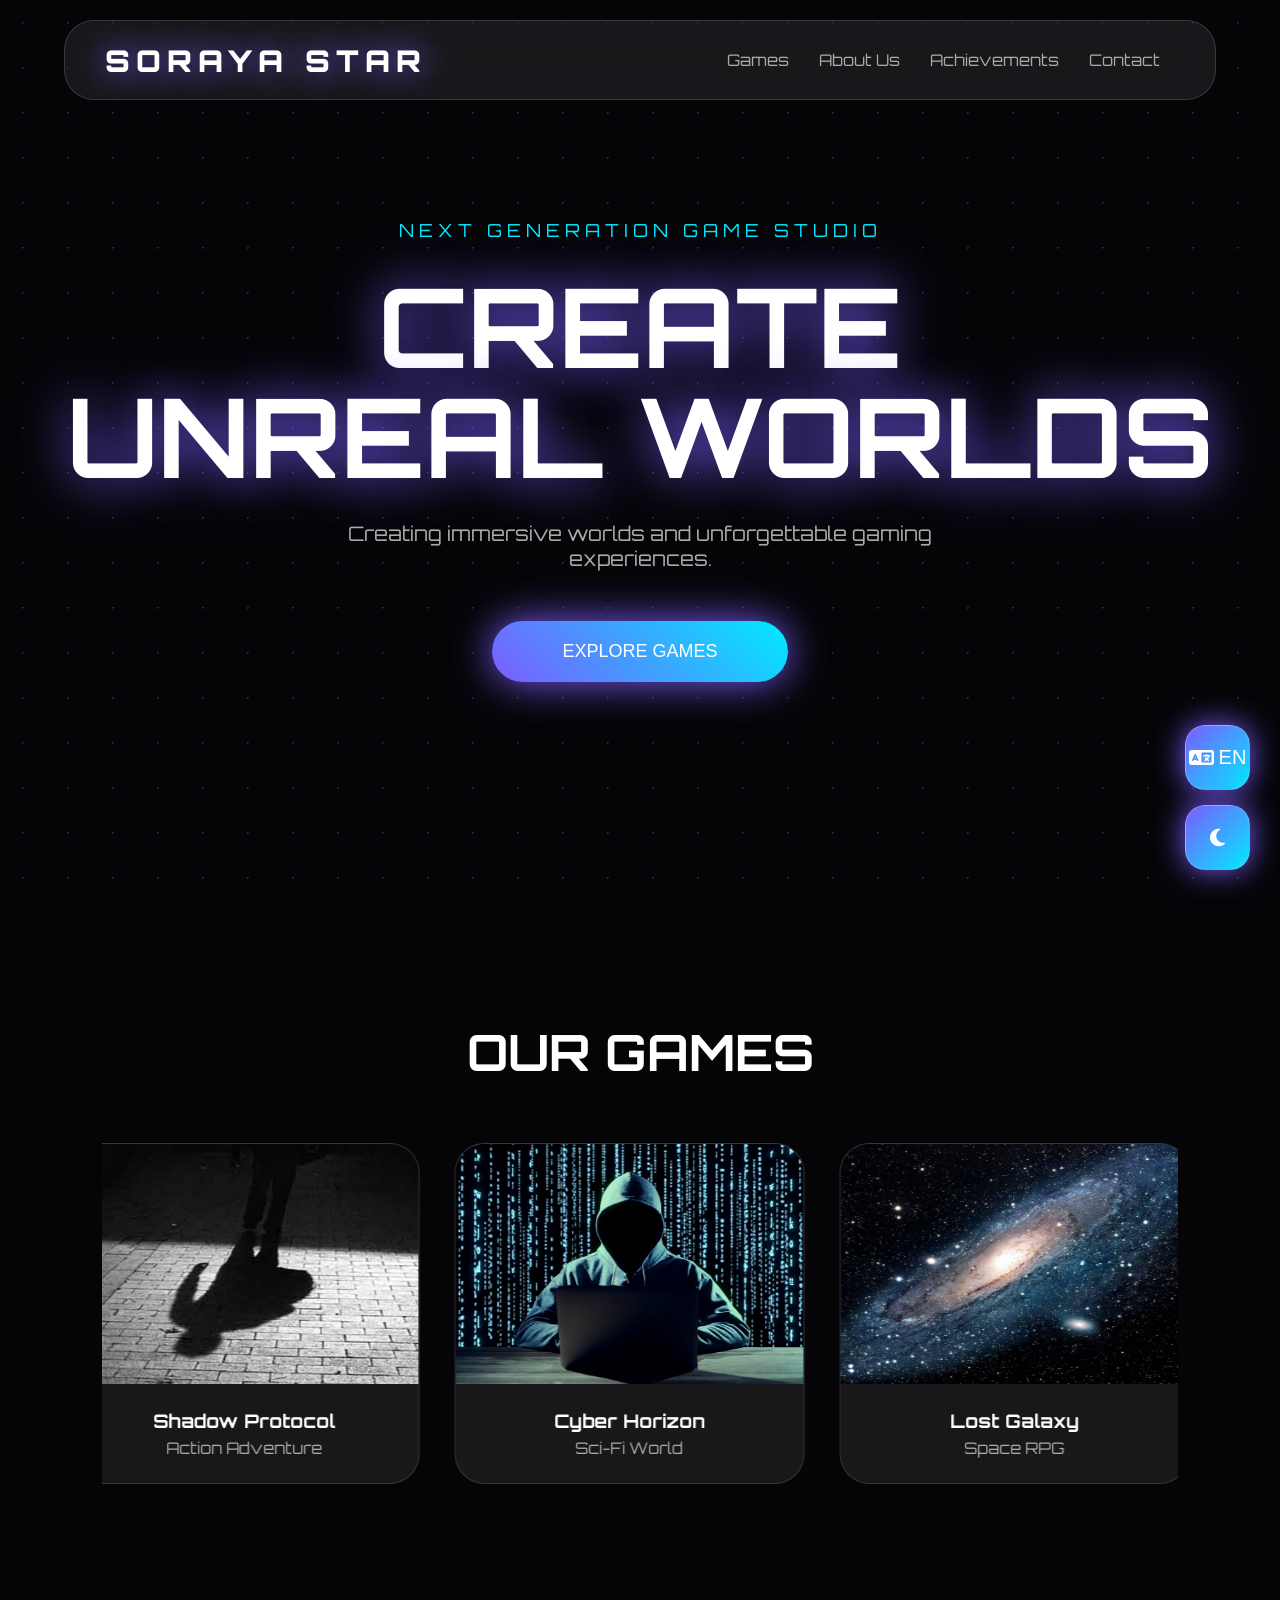
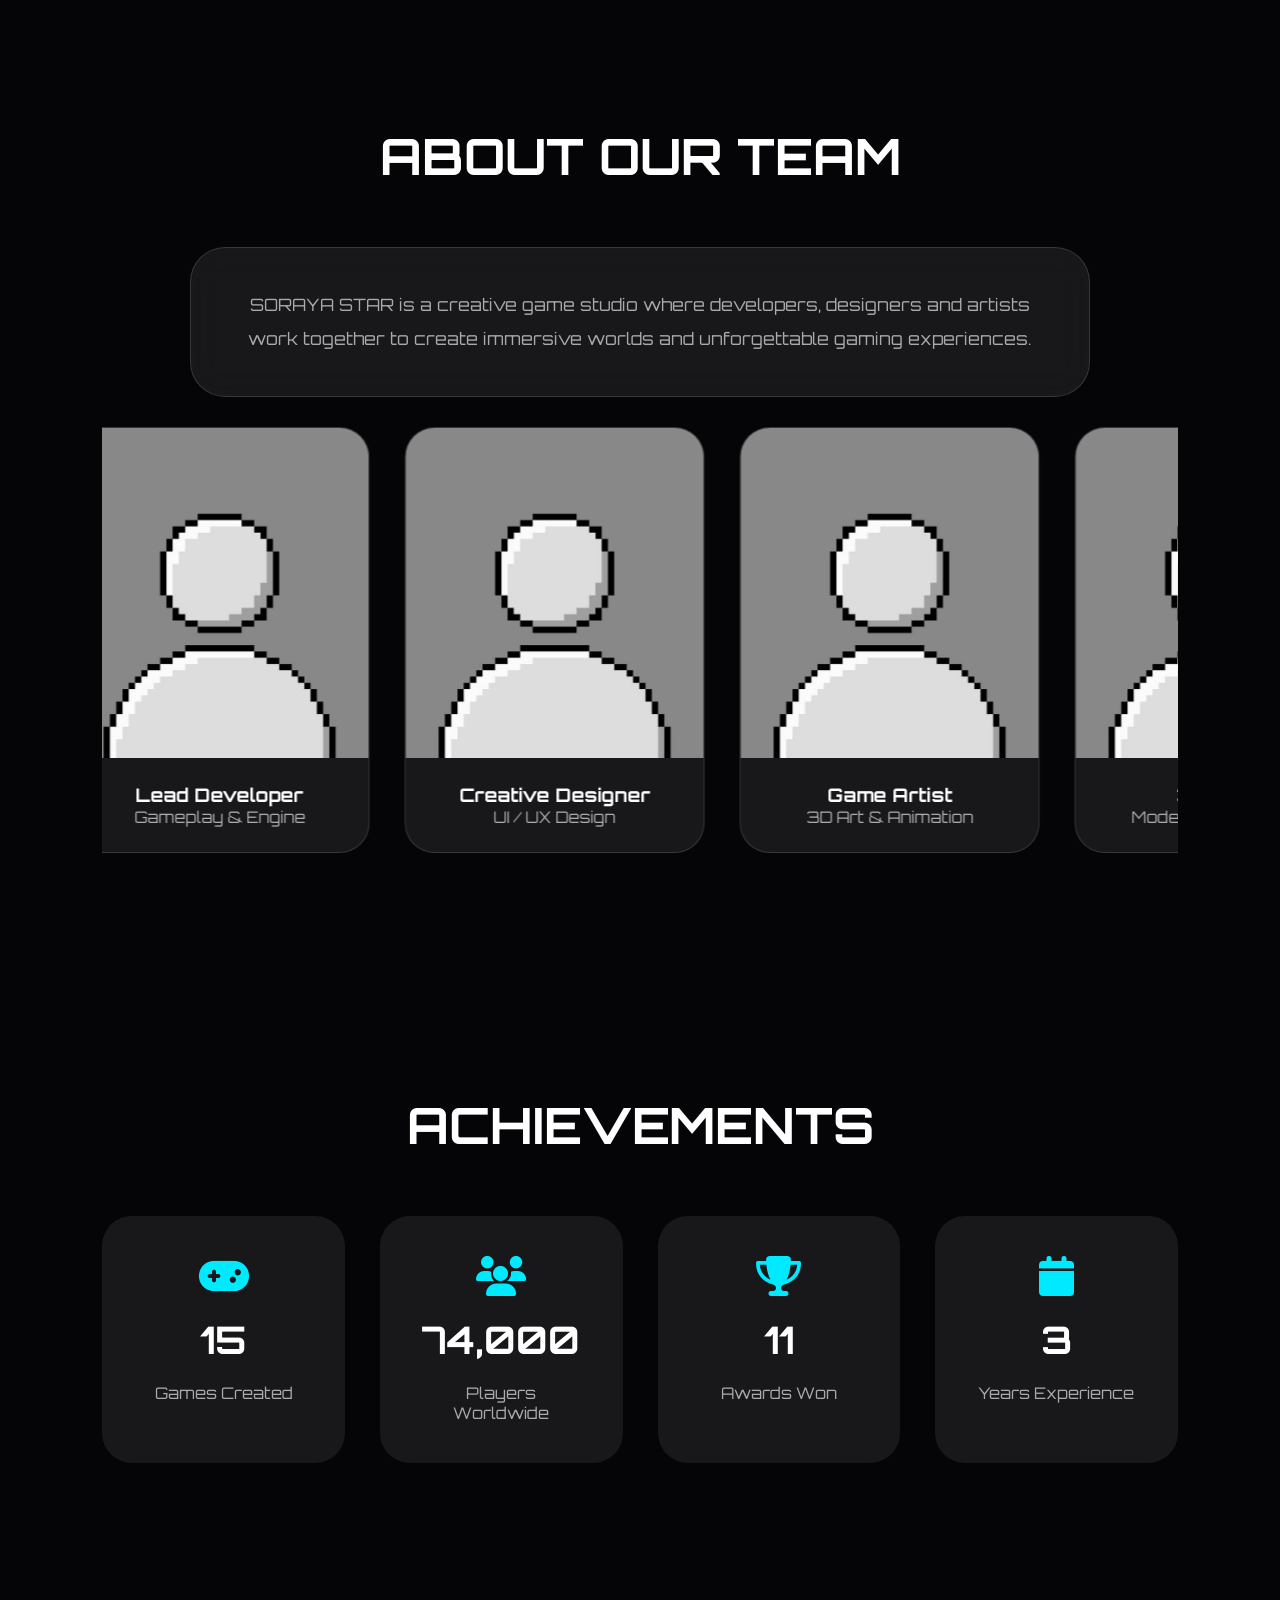
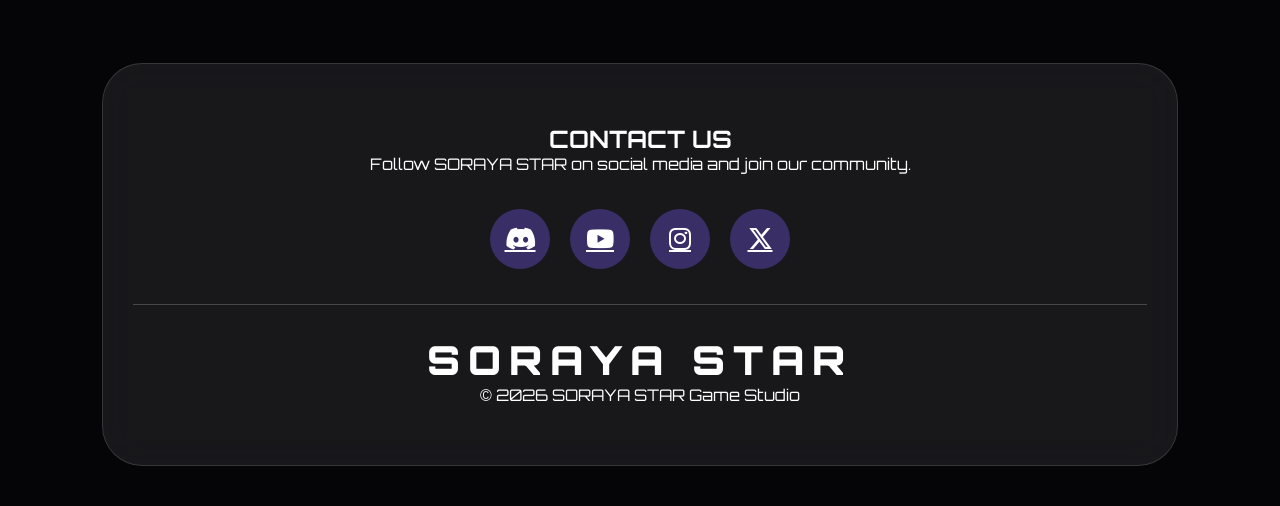
==== commit ed75b3a7: "index.html" ====
--- a/index.html
+++ b/index.html
@@ -144,7 +144,7 @@
 
 <video autoplay muted loop>
 
-<source src="assets/background.mp4">
+<source src="background.mp4">
 
 </video>
 
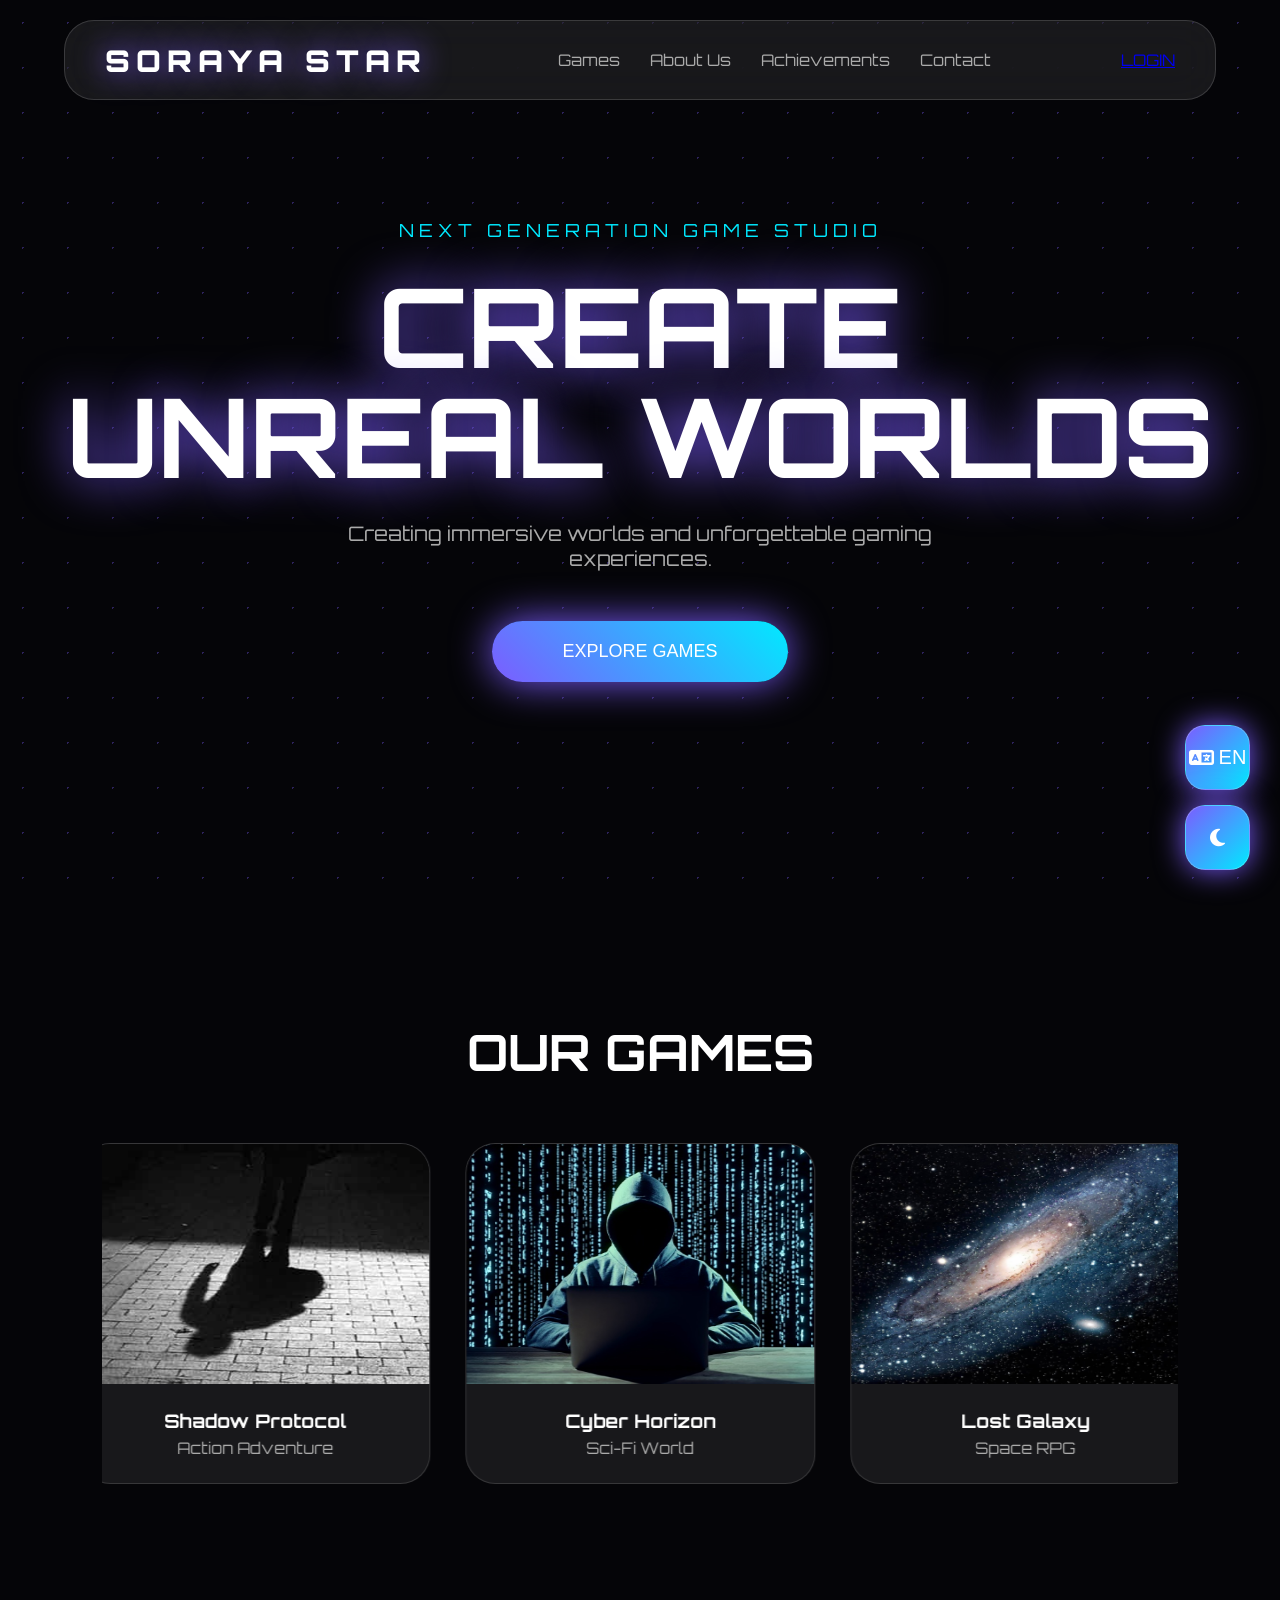
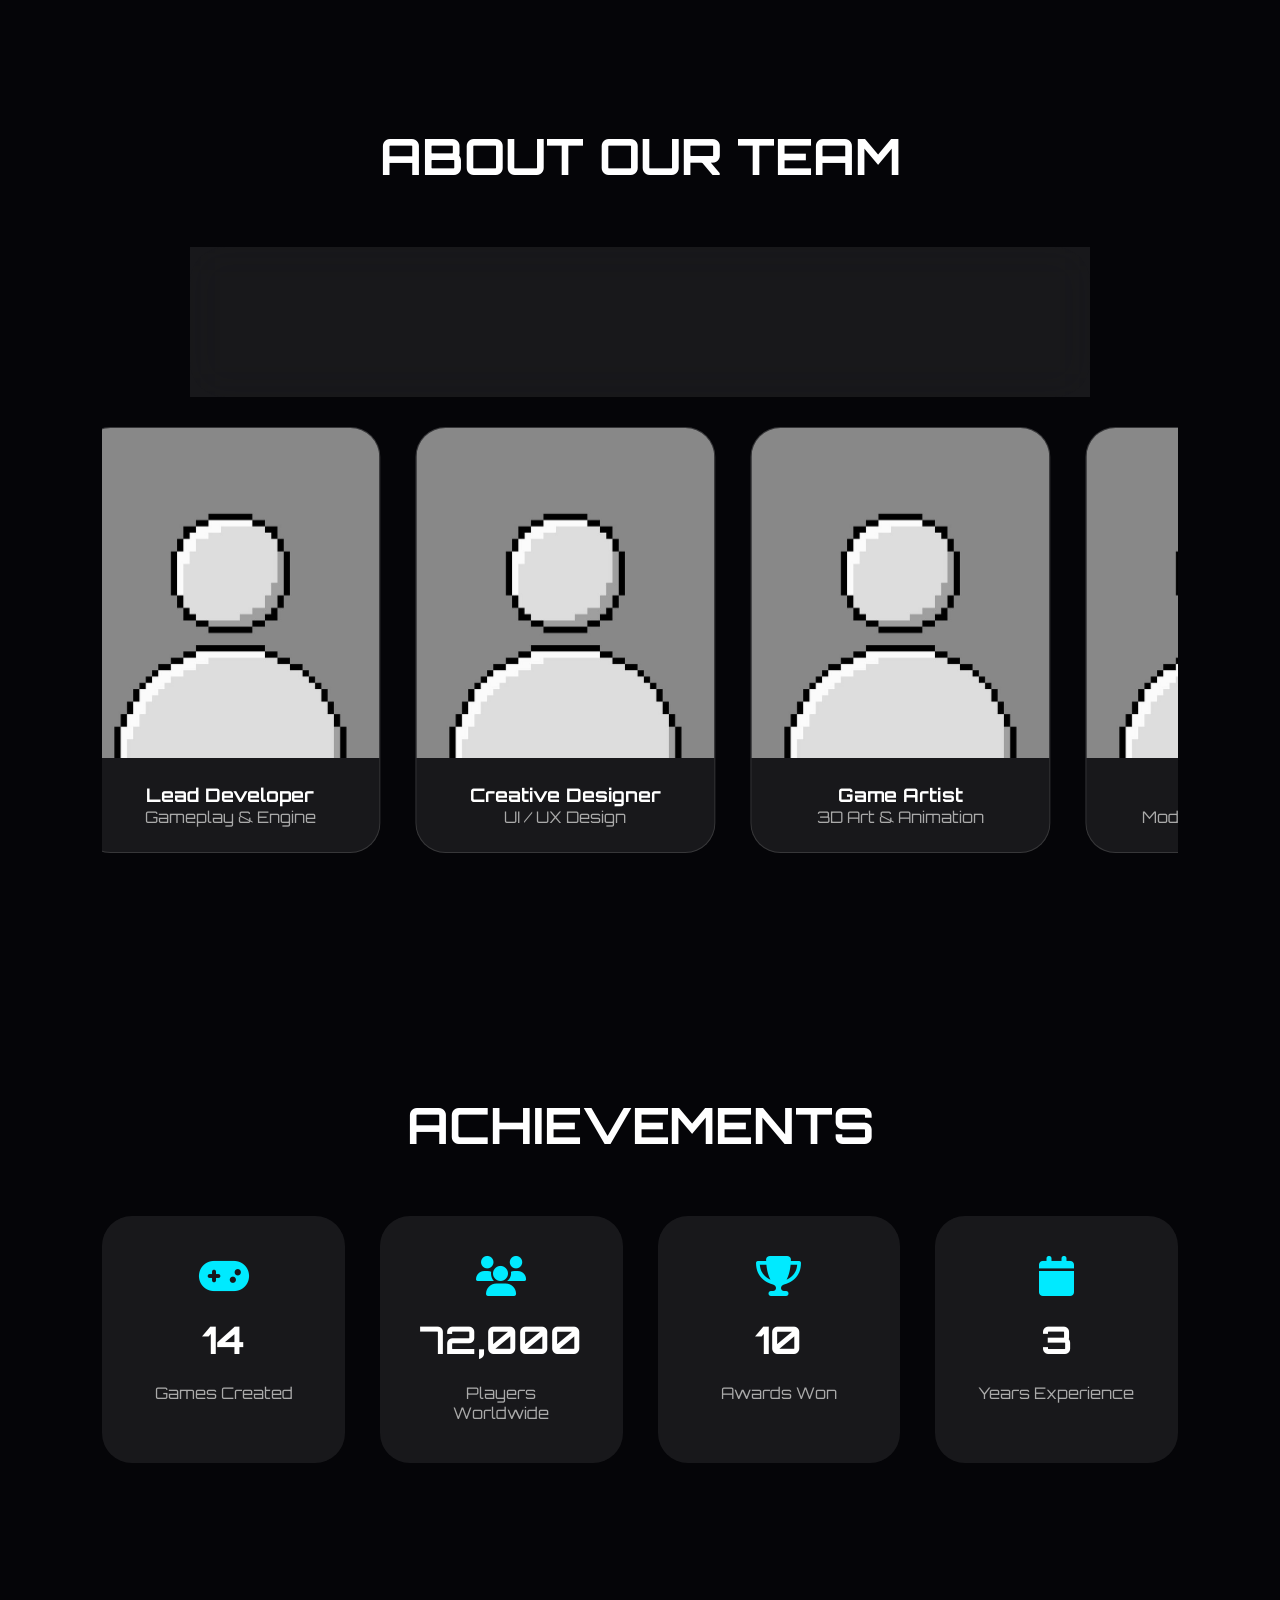
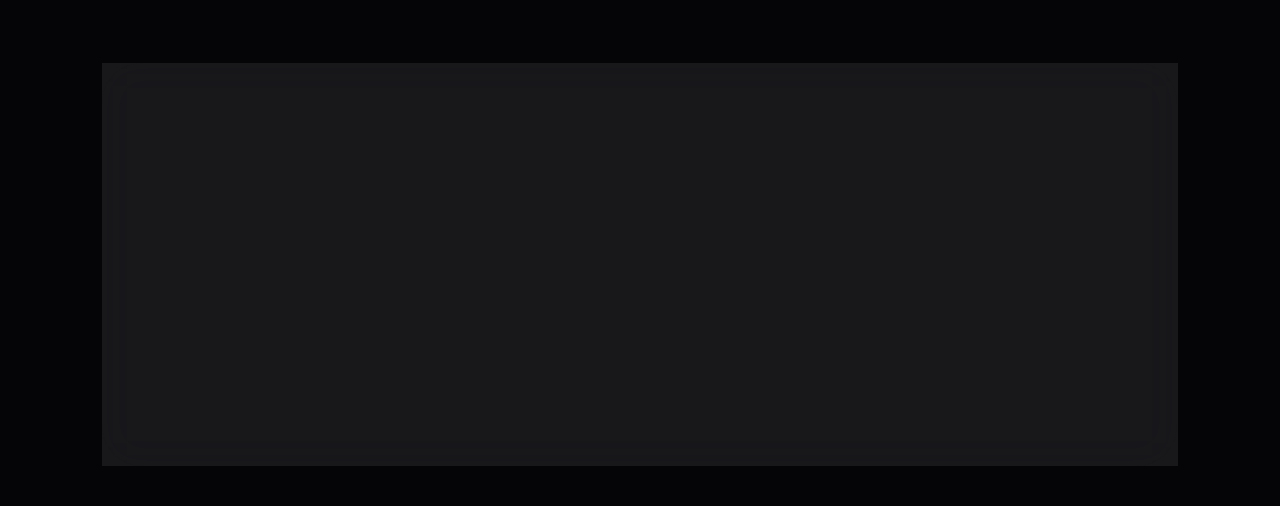
==== commit c4f62536: "index.html" ====
--- a/index.html
+++ b/index.html
@@ -1,967 +1,307 @@
+
 <!DOCTYPE html>
 <html lang="en">
-
 <head>
-
 <meta charset="UTF-8">
-
 <meta name="viewport" content="width=device-width, initial-scale=1.0">
 
-
 <title>SORAYA STAR | Game Studio</title>
 
-
 <link rel="stylesheet" href="style.css">
-
 
 <link rel="stylesheet"
 href="https://cdnjs.cloudflare.com/ajax/libs/font-awesome/6.5.2/css/all.min.css">
 
-
 <link href="https://fonts.googleapis.com/css2?family=Orbitron:wght@400;600;800;900&display=swap"
 rel="stylesheet">
-
-
 </head>
 
-
 <body>
 
-
 <div class="particles"></div>
 
-
-
 <header class="navbar">
 
-
-<div class="logo">
-
-SORAYA STAR
+    <div class="logo">
+        SORAYA STAR
+    </div>
+
+    <nav id="nav">
+
+        <a href="#games" data-en="Games" data-fa="بازی‌ها">
+            Games
+        </a>
+
+        <a href="#about" data-en="About Us" data-fa="درباره ما">
+            About Us
+        </a>
+
+        <a href="#achievements" data-en="Achievements" data-fa="دستاوردها">
+            Achievements
+        </a>
+
+        <a href="#contact" data-en="Contact" data-fa="ارتباط">
+            Contact
+        </a>
+
+    </nav>
+
+    <!-- LOGIN BUTTON -->
+    <a href="login.html" class="login-nav-btn"
+       data-en="LOGIN" data-fa="ورود">
+        <i class="fa-solid fa-user"></i>
+        <span>LOGIN</span>
+    </a>
+
+    <div class="menu-btn" id="menu-btn">
+        ☰
+    </div>
+
+</header>
+
+
+<div class="floating-buttons">
+
+    <button id="lang-btn" class="control-btn">
+        <i class="fa-solid fa-language"></i>
+        <span>EN</span>
+    </button>
+
+    <button id="theme-btn" class="control-btn">
+        <i class="fa-solid fa-moon"></i>
+    </button>
 
 </div>
 
 
-
-<nav id="nav">
-
-
-<a href="#games"
-data-en="Games"
-data-fa="بازی‌ها">
-
-Games
-
-</a>
-
-
-
-<a href="#about"
-data-en="About Us"
-data-fa="درباره ما">
-
-About Us
-
-</a>
-
-
-
-<a href="#achievements"
-data-en="Achievements"
-data-fa="دستاوردها">
-
-Achievements
-
-</a>
-
-
-
-<a href="#contact"
-data-en="Contact"
-data-fa="ارتباط">
-
-Contact
-
-</a>
-
-
-</nav>
-
-
-
-<div class="menu-btn" id="menu-btn">
-
-☰
-
-</div>
-
-
-</header>
-
-
-
-
-
-<div class="floating-buttons">
-
-
-<button id="lang-btn" class="control-btn">
-
-
-<i class="fa-solid fa-language"></i>
-
-
-<span>
-
-EN
-
-</span>
-
-
-</button>
-
-
-
-
-<button id="theme-btn" class="control-btn">
-
-
-<i class="fa-solid fa-moon"></i>
-
-
-</button>
-
-
-</div>
-
-
-
-
-
 <section class="hero">
 
-
-
-<video autoplay muted loop>
-
-<source src="background.mp4">
-
-</video>
-
-
-
-<div class="hero-content">
-
-
-
-<span
-
-data-en="NEXT GENERATION GAME STUDIO"
-
-data-fa="استودیوی بازی‌سازی نسل جدید">
-
-NEXT GENERATION GAME STUDIO
-
-</span>
-
-
-
-
-<h1>
-
-CREATE
-
-<br>
-
-UNREAL WORLDS
-
-</h1>
-
-
-
-
-<p
-
-data-en="Creating immersive worlds and unforgettable gaming experiences."
-
-data-fa="ساخت دنیاهای جذاب و تجربه‌های فراموش‌نشدنی بازی.">
-
-Creating immersive worlds and unforgettable gaming experiences.
-
-</p>
-
-
-
-
-<button class="main-btn"
-
-data-en="EXPLORE GAMES"
-
-data-fa="مشاهده بازی‌ها">
-
-EXPLORE GAMES
-
-</button>
-
-
-
-</div>
-
+    <video autoplay muted loop playsinline>
+        <source src="background.mp4">
+    </video>
+
+    <div class="hero-content">
+
+        <span
+        data-en="NEXT GENERATION GAME STUDIO"
+        data-fa="استودیوی بازی‌سازی نسل جدید">
+            NEXT GENERATION GAME STUDIO
+        </span>
+
+        <h1>
+            CREATE
+            <br>
+            UNREAL WORLDS
+        </h1>
+
+        <p
+        data-en="Creating immersive worlds and unforgettable gaming experiences."
+        data-fa="ساخت دنیاهای جذاب و تجربه‌های فراموش‌نشدنی بازی.">
+            Creating immersive worlds and unforgettable gaming experiences.
+        </p>
+
+        <button class="main-btn"
+        onclick="document.getElementById('games').scrollIntoView({behavior:'smooth'})"
+        data-en="EXPLORE GAMES"
+        data-fa="مشاهده بازی‌ها">
+            EXPLORE GAMES
+        </button>
+
+    </div>
 
 </section>
 
+
 <section id="games" class="section">
 
-
-<h2
-
-data-en="OUR GAMES"
-
-data-fa="بازی‌های ما">
-
-OUR GAMES
-
-</h2>
-
-
-
-
-<div class="game-slider">
-
-
-<div class="game-track">
-
-
-
-<div class="game-card">
-
-<img src="game1.jpg">
-
-
-<h3
-
-data-en="Shadow Protocol"
-
-data-fa="پروتکل سایه">
-
-Shadow Protocol
-
-</h3>
-
-
-<p
-
-data-en="Action Adventure"
-
-data-fa="ماجراجویی اکشن">
-
-Action Adventure
-
-</p>
-
-
-</div>
-
-
-
-
-
-<div class="game-card">
-
-<img src="game2.jpg">
-
-
-<h3
-
-data-en="Cyber Horizon"
-
-data-fa="افق سایبری">
-
-Cyber Horizon
-
-</h3>
-
-
-<p
-
-data-en="Sci-Fi World"
-
-data-fa="دنیای علمی تخیلی">
-
-Sci-Fi World
-
-</p>
-
-
-</div>
-
-
-
-
-
-<div class="game-card">
-
-<img src="game3.jpg">
-
-
-<h3
-
-data-en="Lost Galaxy"
-
-data-fa="کهکشان گمشده">
-
-Lost Galaxy
-
-</h3>
-
-
-<p
-
-data-en="Space RPG"
-
-data-fa="نقش‌آفرینی فضایی">
-
-Space RPG
-
-</p>
-
-
-</div>
-
-
-
-
-
-<div class="game-card">
-
-<img src="game4.jpg">
-
-
-<h3
-
-data-en="Neon Warriors"
-
-data-fa="جنگجویان نئون">
-
-Neon Warriors
-
-</h3>
-
-
-<p
-
-data-en="Cyber Action"
-
-data-fa="اکشن سایبری">
-
-Cyber Action
-
-</p>
-
-
-</div>
-
-
-
-
-
-<div class="game-card">
-
-<img src="game5.jpg">
-
-
-<h3
-
-data-en="Dark Universe"
-
-data-fa="جهان تاریک">
-
-Dark Universe
-
-</h3>
-
-
-<p
-
-data-en="Fantasy"
-
-data-fa="فانتزی">
-
-Fantasy
-
-</p>
-
-
-</div>
-
-
-
-
-</div>
-
-
-</div>
-
+    <h2 data-en="OUR GAMES" data-fa="بازی‌های ما">
+        OUR GAMES
+    </h2>
+
+    <div class="game-slider">
+        <div class="game-track">
+
+            <div class="game-card">
+                <img src="game1.jpg">
+                <h3 data-en="Shadow Protocol" data-fa="پروتکل سایه">Shadow Protocol</h3>
+                <p data-en="Action Adventure" data-fa="ماجراجویی اکشن">Action Adventure</p>
+            </div>
+
+            <div class="game-card">
+                <img src="game2.jpg">
+                <h3 data-en="Cyber Horizon" data-fa="افق سایبری">Cyber Horizon</h3>
+                <p data-en="Sci-Fi World" data-fa="دنیای علمی تخیلی">Sci-Fi World</p>
+            </div>
+
+            <div class="game-card">
+                <img src="game3.jpg">
+                <h3 data-en="Lost Galaxy" data-fa="کهکشان گمشده">Lost Galaxy</h3>
+                <p data-en="Space RPG" data-fa="نقش‌آفرینی فضایی">Space RPG</p>
+            </div>
+
+            <div class="game-card">
+                <img src="game4.jpg">
+                <h3 data-en="Neon Warriors" data-fa="جنگجویان نئون">Neon Warriors</h3>
+                <p data-en="Cyber Action" data-fa="اکشن سایبری">Cyber Action</p>
+            </div>
+
+            <div class="game-card">
+                <img src="game5.jpg">
+                <h3 data-en="Dark Universe" data-fa="جهان تاریک">Dark Universe</h3>
+                <p data-en="Fantasy" data-fa="فانتزی">Fantasy</p>
+            </div>
+
+        </div>
+    </div>
 
 </section>
 
 
-
-
-
-
 <section id="about" class="section about-team">
 
-
-
-<h2
-
-data-en="ABOUT OUR TEAM"
-
-data-fa="درباره تیم ما">
-
-ABOUT OUR TEAM
-
-</h2>
-
-
-
-
-
-<div class="about-box">
-
-
-<p
-
-data-en="SORAYA STAR is a creative game studio where developers, designers and artists work together to create immersive worlds and unforgettable gaming experiences."
-
-data-fa="SORAYA STAR یک استودیوی خلاق بازی‌سازی است که برنامه‌نویسان، طراحان و هنرمندان برای ساخت دنیاهای جذاب و تجربه‌های فراموش‌نشدنی همکاری می‌کنند.">
-
-SORAYA STAR is a creative game studio where developers, designers and artists work together to create immersive worlds and unforgettable gaming experiences.
-
-</p>
-
-
-</div>
-
-
-
-
-
-<div class="team-slider">
-
-
-<div class="team-track">
-
-
-
-
-
-<div class="team-card">
-
-<img src="team1.jpg">
-
-
-<div class="team-info">
-
-
-<h3
-
-data-en="Lead Developer"
-
-data-fa="برنامه‌نویس ارشد">
-
-Lead Developer
-
-</h3>
-
-
-<p
-
-data-en="Gameplay & Engine"
-
-data-fa="گیم‌پلی و موتور بازی">
-
-Gameplay & Engine
-
-</p>
-
-
-</div>
-
-
-</div>
-
-
-
-
-
-<div class="team-card">
-
-<img src="team2.jpg">
-
-
-<div class="team-info">
-
-
-<h3
-
-data-en="Creative Designer"
-
-data-fa="طراح خلاق">
-
-Creative Designer
-
-</h3>
-
-
-<p
-
-data-en="UI / UX Design"
-
-data-fa="طراحی رابط کاربری">
-
-UI / UX Design
-
-</p>
-
-
-</div>
-
-
-</div>
-
-
-
-
-
-<div class="team-card">
-
-<img src="team3.jpg">
-
-
-<div class="team-info">
-
-
-<h3
-
-data-en="Game Artist"
-
-data-fa="هنرمند بازی">
-
-Game Artist
-
-</h3>
-
-
-<p
-
-data-en="3D Art & Animation"
-
-data-fa="طراحی سه‌بعدی و انیمیشن">
-
-3D Art & Animation
-
-</p>
-
-
-</div>
-
-
-</div>
-
-
-
-
-
-<div class="team-card">
-
-<img src="team4.jpg">
-
-
-<div class="team-info">
-
-
-<h3
-
-data-en="3D Artist"
-
-data-fa="هنرمند سه‌بعدی">
-
-3D Artist
-
-</h3>
-
-
-<p
-
-data-en="Modeling & Animation"
-
-data-fa="مدل‌سازی و انیمیشن">
-
-Modeling & Animation
-
-</p>
-
-
-</div>
-
-
-</div>
-
-
-
-
-
-<div class="team-card">
-
-<img src="team5.jpg">
-
-
-<div class="team-info">
-
-
-<h3
-
-data-en="Sound Designer"
-
-data-fa="طراح صدا">
-
-Sound Designer
-
-</h3>
-
-
-<p
-
-data-en="Music & Effects"
-
-data-fa="موسیقی و جلوه‌های صوتی">
-
-Music & Effects
-
-</p>
-
-
-</div>
-
-
-</div>
-
-
-
-
-
-<div class="team-card">
-
-<img src="team6.jpg">
-
-
-<div class="team-info">
-
-
-<h3
-
-data-en="Game Writer"
-
-data-fa="نویسنده بازی">
-
-Game Writer
-
-</h3>
-
-
-<p
-
-data-en="Story & World Building"
-
-data-fa="داستان‌پردازی و ساخت جهان">
-
-Story & World Building
-
-</p>
-
-
-</div>
-
-
-</div>
-
-
-
-
-</div>
-
-
-</div>
-
-
+    <h2 data-en="ABOUT OUR TEAM" data-fa="درباره تیم ما">
+        ABOUT OUR TEAM
+    </h2>
+
+    <div class="about-box">
+
+        <p
+        data-en="SORAYA STAR is a creative game studio where developers, designers and artists work together to create immersive worlds and unforgettable gaming experiences."
+        data-fa="SORAYA STAR یک استودیوی خلاق بازی‌سازی است که برنامه‌نویسان، طراحان و هنرمندان برای ساخت دنیاهای جذاب و تجربه‌های فراموش‌نشدنی همکاری می‌کنند.">
+            SORAYA STAR is a creative game studio where developers, designers and artists work together to create immersive worlds and unforgettable gaming experiences.
+        </p>
+
+    </div>
+
+    <div class="team-slider">
+        <div class="team-track">
+
+            <div class="team-card">
+                <img src="team1.jpg">
+                <div class="team-info">
+                    <h3 data-en="Lead Developer" data-fa="برنامه‌نویس ارشد">Lead Developer</h3>
+                    <p data-en="Gameplay & Engine" data-fa="گیم‌پلی و موتور بازی">Gameplay & Engine</p>
+                </div>
+            </div>
+
+            <div class="team-card">
+                <img src="team2.jpg">
+                <div class="team-info">
+                    <h3 data-en="Creative Designer" data-fa="طراح خلاق">Creative Designer</h3>
+                    <p data-en="UI / UX Design" data-fa="طراحی رابط کاربری">UI / UX Design</p>
+                </div>
+            </div>
+
+            <div class="team-card">
+                <img src="team3.jpg">
+                <div class="team-info">
+                    <h3 data-en="Game Artist" data-fa="هنرمند بازی">Game Artist</h3>
+                    <p data-en="3D Art & Animation" data-fa="طراحی سه‌بعدی و انیمیشن">3D Art & Animation</p>
+                </div>
+            </div>
+
+            <div class="team-card">
+                <img src="team4.jpg">
+                <div class="team-info">
+                    <h3 data-en="3D Artist" data-fa="هنرمند سه‌بعدی">3D Artist</h3>
+                    <p data-en="Modeling & Animation" data-fa="مدل‌سازی و انیمیشن">Modeling & Animation</p>
+                </div>
+            </div>
+
+            <div class="team-card">
+                <img src="team5.jpg">
+                <div class="team-info">
+                    <h3 data-en="Sound Designer" data-fa="طراح صدا">Sound Designer</h3>
+                    <p data-en="Music & Effects" data-fa="موسیقی و جلوه‌های صوتی">Music & Effects</p>
+                </div>
+            </div>
+
+            <div class="team-card">
+                <img src="team6.jpg">
+                <div class="team-info">
+                    <h3 data-en="Game Writer" data-fa="نویسنده بازی">Game Writer</h3>
+                    <p data-en="Story & World Building" data-fa="داستان‌پردازی و ساخت جهان">Story & World Building</p>
+                </div>
+            </div>
+
+        </div>
+    </div>
 
 </section>
 
+
 <section id="achievements" class="section">
 
-
-<h2
-
-data-en="ACHIEVEMENTS"
-
-data-fa="دستاوردها">
-
-ACHIEVEMENTS
-
-</h2>
-
-
-
-
-<div class="achievement-grid">
-
-
-
-<div class="achievement">
-
-
-<i class="fa-solid fa-gamepad"></i>
-
-
-<h3 class="counter">
-
-20
-
-</h3>
-
-
-<p
-
-data-en="Games Created"
-
-data-fa="بازی ساخته شده">
-
-Games Created
-
-</p>
-
-
-</div>
-
-
-
-
-
-<div class="achievement">
-
-
-<i class="fa-solid fa-users"></i>
-
-
-<h3 class="counter">
-
-100000
-
-</h3>
-
-
-<p
-
-data-en="Players Worldwide"
-
-data-fa="بازیکن در سراسر جهان">
-
-Players Worldwide
-
-</p>
-
-
-</div>
-
-
-
-
-
-<div class="achievement">
-
-
-<i class="fa-solid fa-trophy"></i>
-
-
-<h3 class="counter">
-
-15
-
-</h3>
-
-
-<p
-
-data-en="Awards Won"
-
-data-fa="جایزه کسب شده">
-
-Awards Won
-
-</p>
-
-
-</div>
-
-
-
-
-
-<div class="achievement">
-
-
-<i class="fa-solid fa-calendar"></i>
-
-
-<h3 class="counter">
-
-5
-
-</h3>
-
-
-<p
-
-data-en="Years Experience"
-
-data-fa="سال تجربه">
-
-Years Experience
-
-</p>
-
-
-</div>
-
-
-
-
-</div>
-
+    <h2 data-en="ACHIEVEMENTS" data-fa="دستاوردها">
+        ACHIEVEMENTS
+    </h2>
+
+    <div class="achievement-grid">
+
+        <div class="achievement">
+            <i class="fa-solid fa-gamepad"></i>
+            <h3 class="counter">20</h3>
+            <p data-en="Games Created" data-fa="بازی ساخته شده">Games Created</p>
+        </div>
+
+        <div class="achievement">
+            <i class="fa-solid fa-users"></i>
+            <h3 class="counter">100000</h3>
+            <p data-en="Players Worldwide" data-fa="بازیکن در سراسر جهان">Players Worldwide</p>
+        </div>
+
+        <div class="achievement">
+            <i class="fa-solid fa-trophy"></i>
+            <h3 class="counter">15</h3>
+            <p data-en="Awards Won" data-fa="جایزه کسب شده">Awards Won</p>
+        </div>
+
+        <div class="achievement">
+            <i class="fa-solid fa-calendar"></i>
+            <h3 class="counter">5</h3>
+            <p data-en="Years Experience" data-fa="سال تجربه">Years Experience</p>
+        </div>
+
+    </div>
 
 </section>
 
 
-
-
-
-
-
 <footer id="contact" class="footer">
 
-
-
-<h2
-
-data-en="CONTACT US"
-
-data-fa="ارتباط با ما">
-
-CONTACT US
-
-</h2>
-
-
-
-
-
-<p
-
-data-en="Follow SORAYA STAR on social media and join our community."
-
-data-fa="SORAYA STAR را در شبکه‌های اجتماعی دنبال کنید و به جامعه ما بپیوندید.">
-
-Follow SORAYA STAR on social media and join our community.
-
-</p>
-
-
-
-
-
-
-<div class="footer-socials">
-
-
-<a href="#">
-
-<i class="fa-brands fa-discord"></i>
-
-</a>
-
-
-
-<a href="#">
-
-<i class="fa-brands fa-youtube"></i>
-
-</a>
-
-
-
-<a href="#">
-
-<i class="fa-brands fa-instagram"></i>
-
-</a>
-
-
-
-<a href="#">
-
-<i class="fa-brands fa-x-twitter"></i>
-
-</a>
-
-
-
-</div>
-
-
-
-
-
-
-<div class="footer-line"></div>
-
-
-
-
-
-<div class="footer-logo">
-
-SORAYA STAR
-
-</div>
-
-
-
-
-
-<p>
-
-© 2026 SORAYA STAR Game Studio
-
-</p>
-
-
-
-
+    <h2 data-en="CONTACT US" data-fa="ارتباط با ما">
+        CONTACT US
+    </h2>
+
+    <p
+    data-en="Follow SORAYA STAR on social media and join our community."
+    data-fa="SORAYA STAR را در شبکه‌های اجتماعی دنبال کنید و به جامعه ما بپیوندید.">
+        Follow SORAYA STAR on social media and join our community.
+    </p>
+
+    <div class="footer-socials">
+
+        <a href="#"><i class="fa-brands fa-discord"></i></a>
+        <a href="#"><i class="fa-brands fa-youtube"></i></a>
+        <a href="#"><i class="fa-brands fa-instagram"></i></a>
+        <a href="#"><i class="fa-brands fa-x-twitter"></i></a>
+
+    </div>
+
+    <div class="footer-line"></div>
+
+    <div class="footer-logo">
+        SORAYA STAR
+    </div>
+
+    <p>
+        © 2026 SORAYA STAR Game Studio
+    </p>
 
 </footer>
 
 
-
-
-
-
 <script src="script.js"></script>
 
-
-
 </body>
-
-
 </html>
